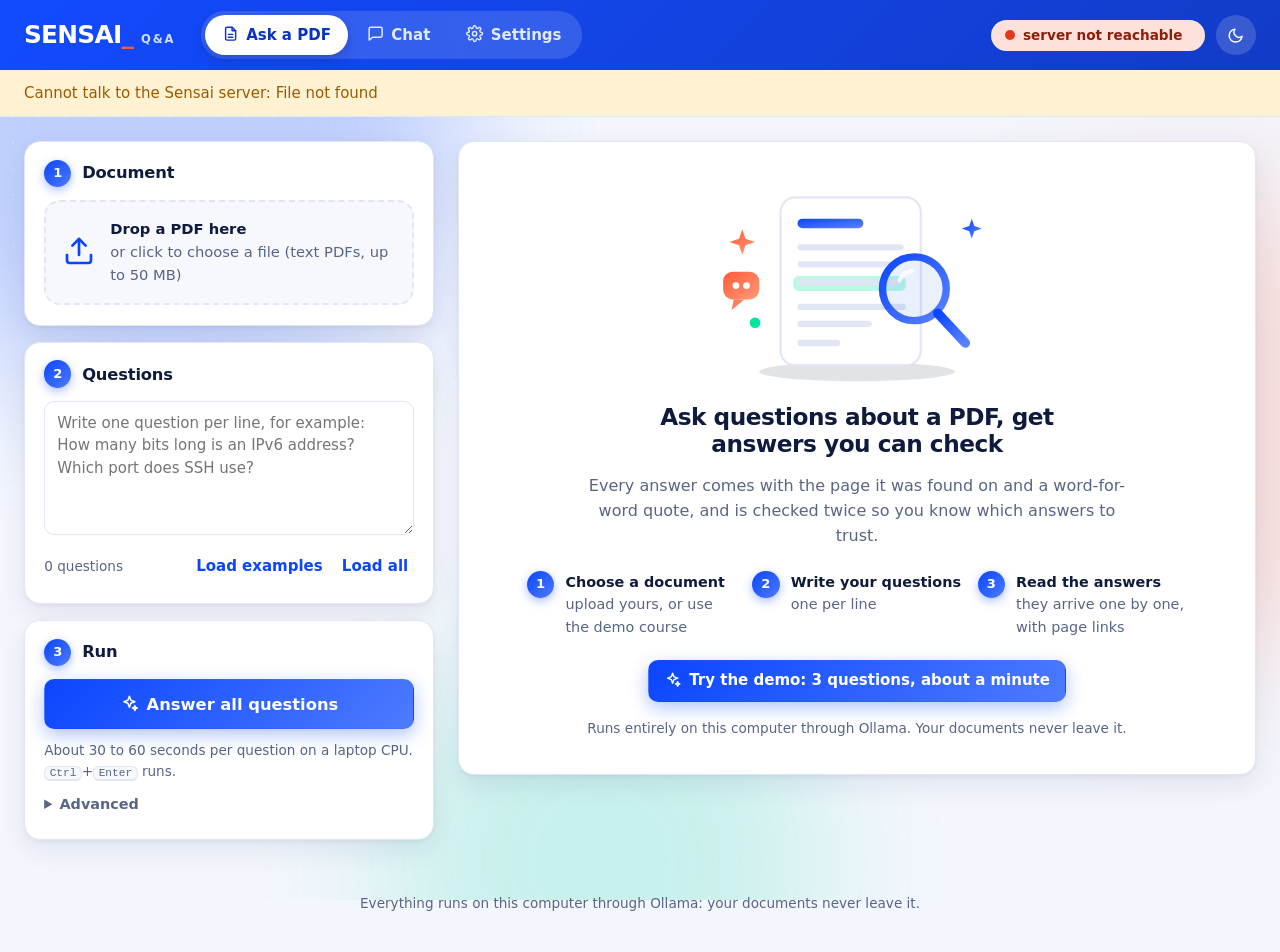
==== WEB-UI/index.html @ 6201a8a4 "feat(web-ui): add X1 web interface over the CLI backend" ====
<!doctype html>
<html lang="en">
<head>
<meta charset="utf-8">
<meta name="viewport" content="width=device-width, initial-scale=1, viewport-fit=cover">
<meta name="color-scheme" content="light dark">
<meta name="description" content="Ask questions about a PDF and get sourced answers, locally.">
<title>SENSAI Q&amp;A</title>
<link rel="icon" href="data:image/svg+xml,%3Csvg xmlns='http://www.w3.org/2000/svg' viewBox='0 0 64 64'%3E%3Crect width='64' height='64' rx='14' fill='%230b45ff'/%3E%3Ctext x='32' y='45' font-family='Arial' font-weight='800' font-size='38' text-anchor='middle' fill='white'%3ES%3C/text%3E%3Crect x='40' y='47' width='14' height='5' fill='%23ff5b37'/%3E%3C/svg%3E">
<link rel="stylesheet" href="static/style.css">
<script>try{var t=localStorage.getItem("sensai-theme");if(t==="light"||t==="dark")document.documentElement.setAttribute("data-theme",t);}catch(e){}</script>
</head>
<body>
<a class="skip" href="#main">Skip to the content</a>
<div class="bg" aria-hidden="true"><i class="blob b1"></i><i class="blob b2"></i><i class="blob b3"></i><div class="dots"></div></div>

<header class="top" id="top">
  <div class="brand" aria-label="Sensai Q and A"><span class="logo">SENSAI<span class="us">_</span></span><span class="tag">Q&amp;A</span></div>
  <nav class="tabs" id="tabs" role="tablist" aria-label="Sections">
    <span class="tab-indicator" id="tab-indicator" aria-hidden="true"></span>
    <button class="tab-btn active" role="tab" data-tab="qa" aria-selected="true"><span data-icon="file"></span><span class="lbl">Ask a PDF</span></button>
    <button class="tab-btn" role="tab" data-tab="chat" aria-selected="false"><span data-icon="chat"></span><span class="lbl">Chat</span></button>
    <button class="tab-btn" role="tab" data-tab="settings" aria-selected="false"><span data-icon="gear"></span><span class="lbl">Settings</span></button>
  </nav>
  <div class="top-right">
    <div id="status-pill" class="pill pill-wait" role="status" aria-live="polite"><span class="dot"></span><span id="status-text">checking Ollama...</span><span id="status-detail" class="detail"></span></div>
    <button id="theme" class="theme-btn" type="button" aria-label="Switch between light and dark theme" title="Switch theme"><span data-icon="moon" class="ico-moon"></span><span data-icon="sun" class="ico-sun"></span></button>
  </div>
</header>

<div id="banner" class="banner" role="alert" hidden></div>

<!-- Shown only when this file is opened directly from disk instead of through the server -->
<section id="needs-server" class="needs-server" hidden>
  <div class="needs-card">
    <h1>This page needs its server</h1>
    <p>You opened the file directly. The interface talks to a small local server that runs the same code as the command line, so start it first:</p>
    <pre>python WEB-UI/server.py</pre>
    <p>then open <a href="http://127.0.0.1:8000">http://127.0.0.1:8000</a> in your browser.</p>
    <p class="muted">Ollama must be running too (<code>ollama serve</code>). Everything stays on this computer.</p>
  </div>
</section>

<main id="main">
  <h1 class="sr-only">Sensai Q and A: ask questions about a PDF and get sourced answers</h1>

  <!-- ============ ASK A PDF ============ -->
  <section id="tab-qa" class="tab active" role="tabpanel" aria-label="Ask a PDF">
    <aside class="setup">
      <div class="card section rise" style="--i:1">
        <h2><span class="step">1</span>Document</h2>
        <div id="dropzone" class="dropzone" tabindex="0" role="button" aria-label="Choose or drop a PDF file">
          <span data-icon="upload" class="dz-icon"></span>
          <div><strong>Drop a PDF here</strong><br><span class="muted">or click to choose a file (text PDFs, up to 50 MB)</span></div>
          <input type="file" id="upload" accept="application/pdf,.pdf" hidden>
        </div>
        <div id="doc-card" class="doc-card" hidden>
          <span data-icon="file" class="doc-icon"></span>
          <div class="doc-main">
            <select id="doc-select" aria-label="Document"></select>
            <div id="doc-info" class="doc-meta"></div>
          </div>
        </div>
      </div>

      <div class="card section rise" style="--i:2">
        <h2><span class="step">2</span>Questions</h2>
        <textarea id="questions" rows="5" spellcheck="false" aria-label="Questions, one per line" aria-describedby="q-count"
                  placeholder="Write one question per line, for example:&#10;How many bits long is an IPv6 address?&#10;Which port does SSH use?"></textarea>
        <div class="row between">
          <span id="q-count" class="muted small" aria-live="polite">0 questions</span>
          <span class="links"><button id="load-example" type="button" class="link">Load examples</button><button id="load-all" type="button" class="link">Load all</button></span>
        </div>
      </div>

      <div class="card section rise" style="--i:3">
        <h2><span class="step">3</span>Run</h2>
        <button id="run" class="primary big" type="button"><span data-icon="sparkles"></span>Answer all questions</button>
        <p class="muted small hint">About 30 to 60 seconds per question on a laptop CPU. <kbd>Ctrl</kbd>+<kbd>Enter</kbd> runs.</p>
        <details class="adv">
          <summary>Advanced</summary>
          <label class="check"><input type="checkbox" id="force"> Rebuild the index (after changing chunk settings)</label>
        </details>
        <div id="notice" class="notice" role="alert" hidden></div>
      </div>
    </aside>

    <section class="results" aria-label="Results" aria-live="polite">
      <!-- empty state -->
      <div id="empty" class="card empty rise" style="--i:2">
        <svg class="hero-art" viewBox="0 0 320 200" role="img" aria-label="A document being read by a magnifying glass">
          <defs>
            <linearGradient id="g1" x1="0" y1="0" x2="1" y2="1"><stop offset="0" stop-color="#0b45ff"/><stop offset="1" stop-color="#5b83ff"/></linearGradient>
            <linearGradient id="g2" x1="0" y1="0" x2="1" y2="1"><stop offset="0" stop-color="#ff5b37"/><stop offset="1" stop-color="#ff9a7a"/></linearGradient>
          </defs>
          <ellipse class="shadow" cx="160" cy="186" rx="92" ry="9" fill="currentColor" opacity=".12"/>
          <g class="float-a">
            <rect x="88" y="22" width="132" height="158" rx="14" fill="var(--surface)" stroke="var(--line)" stroke-width="2"/>
            <rect x="104" y="42" width="62" height="9" rx="4.5" fill="url(#g1)"/>
            <rect x="104" y="66" width="100" height="6" rx="3" fill="var(--line)"/><rect x="104" y="82" width="92" height="6" rx="3" fill="var(--line)"/>
            <rect class="hl" x="100" y="96" width="106" height="14" rx="5" fill="#00e5a0" opacity=".28"/>
            <rect x="104" y="99" width="96" height="6" rx="3" fill="var(--line)"/>
            <rect x="104" y="122" width="102" height="6" rx="3" fill="var(--line)"/><rect x="104" y="138" width="70" height="6" rx="3" fill="var(--line)"/>
            <rect x="104" y="156" width="40" height="6" rx="3" fill="var(--line)"/>
          </g>
          <g class="lens">
            <circle cx="214" cy="108" r="30" fill="rgba(11,69,255,.08)" stroke="url(#g1)" stroke-width="7"/>
            <path d="M236 131l26 28" stroke="url(#g1)" stroke-width="9" stroke-linecap="round"/>
            <path d="M200 100a16 16 0 0 1 12-9" stroke="#fff" stroke-width="4" stroke-linecap="round" fill="none" opacity=".8"/>
          </g>
          <g class="spark s1"><path d="M52 52l3 9 9 3-9 3-3 9-3-9-9-3 9-3z" fill="url(#g2)"/></g>
          <g class="spark s2"><path d="M268 42l2.4 7 7 2.4-7 2.4-2.4 7-2.4-7-7-2.4 7-2.4z" fill="url(#g1)"/></g>
          <g class="spark s3"><circle cx="64" cy="140" r="5" fill="#00e5a0"/></g>
          <g class="quote q1"><rect x="34" y="92" width="34" height="26" rx="9" fill="url(#g2)"/><path d="M44 118l-2 10 12-10z" fill="#ff7d5c"/><circle cx="46" cy="105" r="3.2" fill="#fff"/><circle cx="56" cy="105" r="3.2" fill="#fff"/></g>
        </svg>
        <h2>Ask questions about a PDF, get answers you can check</h2>
        <p class="muted lead">Every answer comes with the page it was found on and a word-for-word quote, and is checked twice so you know which answers to trust.</p>
        <ol class="how">
          <li><span class="step">1</span><div><strong>Choose a document</strong><br><span class="muted">upload yours, or use the demo course</span></div></li>
          <li><span class="step">2</span><div><strong>Write your questions</strong><br><span class="muted">one per line</span></div></li>
          <li><span class="step">3</span><div><strong>Read the answers</strong><br><span class="muted">they arrive one by one, with page links</span></div></li>
        </ol>
        <button id="try-demo" class="primary attn" type="button"><span data-icon="sparkles"></span>Try the demo: 3 questions, about a minute</button>
        <p class="muted small">Runs entirely on this computer through Ollama. Your documents never leave it.</p>
      </div>

      <!-- live progress -->
      <div id="progress" class="card progress" hidden>
        <div class="progress-top">
          <span class="spinner" aria-hidden="true"></span>
          <span class="done-ico" aria-hidden="true"></span>
          <strong id="progress-text">Starting...</strong>
          <span id="elapsed" class="muted small" aria-hidden="true"></span>
          <button id="stop" type="button" class="danger" hidden><span data-icon="stop"></span>Stop</button>
        </div>
        <div class="bar" role="progressbar" aria-label="Run progress" aria-valuemin="0" aria-valuemax="100" aria-valuenow="0"><div id="bar-fill"></div></div>
        <div id="burst" class="burst" aria-hidden="true"></div>
      </div>

      <!-- summary tiles -->
      <div id="summary-panel" class="summary-panel" hidden>
        <div id="tiles" class="tiles"></div>
        <details class="raw"><summary>Full run summary</summary><pre id="summary"></pre></details>
      </div>

      <div id="cards"></div>

      <details id="file-preview" class="card file-preview" hidden>
        <summary><span data-icon="file"></span>answers.md
          <span class="spacer"></span>
          <button id="copy-md" type="button" class="small-btn"><span data-icon="copy"></span>Copy</button>
          <a id="download" class="small-btn" href="#"><span data-icon="download"></span>Download</a>
        </summary>
        <pre id="answers-md"></pre>
      </details>
    </section>
  </section>

  <!-- ============ CHAT ============ -->
  <section id="tab-chat" class="tab" role="tabpanel" aria-label="Chat" hidden>
    <div class="chat-wrap card">
      <div class="chat-head">
        <div><h2>Chat</h2><p class="muted small">A plain conversation with the local model. It does not read your PDF: use <em>Ask a PDF</em> for that.</p></div>
        <button id="chat-new" type="button" class="small-btn"><span data-icon="refresh"></span>New chat</button>
      </div>
      <div class="chat-body" id="chat-body">
        <div id="messages" class="messages" aria-live="polite"></div>
        <div id="chat-empty" class="chat-empty">
          <svg class="hero-art small" viewBox="0 0 240 150" role="img" aria-label="Two chat bubbles">
            <defs><linearGradient id="g3" x1="0" y1="0" x2="1" y2="1"><stop offset="0" stop-color="#0b45ff"/><stop offset="1" stop-color="#5b83ff"/></linearGradient></defs>
            <g class="float-a"><rect x="20" y="18" width="130" height="52" rx="18" fill="var(--surface)" stroke="var(--line)" stroke-width="2"/><path d="M48 70l-6 18 24-18z" fill="var(--surface)" stroke="var(--line)" stroke-width="2" stroke-linejoin="round"/>
              <rect x="36" y="34" width="70" height="7" rx="3.5" fill="var(--line)"/><rect x="36" y="48" width="44" height="7" rx="3.5" fill="var(--line)"/></g>
            <g class="float-b"><rect x="92" y="78" width="130" height="52" rx="18" fill="url(#g3)"/><path d="M196 130l6 16-22-16z" fill="#4f78ff"/>
              <circle class="td d1" cx="132" cy="104" r="5" fill="#fff"/><circle class="td d2" cx="152" cy="104" r="5" fill="#fff"/><circle class="td d3" cx="172" cy="104" r="5" fill="#fff"/></g>
          </svg>
          <h3>Say hello to your local model</h3>
          <p class="muted small">Pick a starter or write your own message.</p>
          <div class="chips" id="chips"></div>
        </div>
      </div>
      <div class="composer-wrap">
        <div class="meter" id="meter" title="How much of the model's context window this conversation uses">
          <span class="muted small" id="meter-label">Context window</span>
          <div class="bar slim" role="progressbar" aria-label="Context window used" aria-valuemin="0" aria-valuemax="100" aria-valuenow="0"><div id="meter-fill"></div></div>
          <span id="meter-text" class="small">nothing sent yet</span>
        </div>
        <div class="composer">
          <textarea id="chat-input" rows="1" placeholder="Message the model (Enter to send, Shift+Enter for a new line)" aria-label="Message"></textarea>
          <button id="send" class="primary icon-btn" type="button" aria-label="Send message"><span data-icon="send"></span></button>
          <button id="chat-stop" class="danger icon-btn" type="button" aria-label="Stop the reply" hidden><span data-icon="stop"></span></button>
        </div>
        <p class="muted small note">Token counts include the model's hidden reasoning, so a short reply can use many tokens.</p>
      </div>
    </div>
  </section>

  <!-- ============ SETTINGS ============ -->
  <section id="tab-settings" class="tab" role="tabpanel" aria-label="Settings" hidden>
    <div class="settings-wrap">
      <div class="page-head"><h2>Settings</h2><p class="muted small">These values override <code>config.json</code> for this server session only. The Ollama address cannot be changed from the browser.</p></div>
      <form id="settings-form" autocomplete="off"></form>
      <div class="actions">
        <button id="settings-apply" class="primary" type="button">Apply</button>
        <button id="settings-reset" type="button">Reset to defaults</button>
      </div>
      <div id="settings-msg" class="notice" role="status" hidden></div>
      <datalist id="model-list"></datalist>
    </div>
  </section>
</main>

<!-- PDF page viewer: checking a quote without leaving the page -->
<div id="drawer-backdrop" class="backdrop" hidden></div>
<aside id="drawer" class="drawer" role="dialog" aria-modal="true" aria-labelledby="drawer-title" hidden>
  <header class="drawer-head">
    <strong id="drawer-title">PDF</strong>
    <span class="spacer"></span>
    <a id="drawer-open" class="small-btn" href="#" target="_blank" rel="noopener"><span data-icon="external"></span>Open in a new tab</a>
    <button id="drawer-close" class="small-btn" type="button" aria-label="Close the PDF viewer"><span data-icon="x"></span>Close</button>
  </header>
  <iframe id="drawer-frame" title="PDF viewer"></iframe>
</aside>

<div id="toasts" class="toasts" aria-live="polite"></div>
<footer class="foot muted small">Everything runs on this computer through Ollama: your documents never leave it.</footer>
<script src="static/app.js"></script>
</body>
</html>
---- WEB-UI/static/style.css ----
/* Sensai web UI. Design tokens first; light and dark themes; motion is switched off for people who ask for it. */
:root {
  --blue:#0b45ff; --blue-d:#0833c4; --blue-l:#4d7bff; --blue-soft:#e8eeff; --navy:#08236b; --orange:#ff5b37; --orange-soft:#fff0ec; --cyan:#00c98d;
  --bg:#f3f6fd; --surface:#ffffff; --surface-2:#f6f8fe; --ink:#0f1b3d; --muted:#586584; --line:#e0e6f3;
  --green:#08825a; --green-soft:#dcf6ea; --amber:#9a5b00; --amber-soft:#fff2d3; --red:#c22b2b; --red-soft:#ffe4df;
  --glass:rgba(255,255,255,.72);
  --shadow-s:0 1px 2px rgba(15,27,61,.06), 0 2px 8px rgba(15,27,61,.05);
  --shadow:0 2px 4px rgba(15,27,61,.05), 0 10px 28px rgba(15,27,61,.08);
  --shadow-l:0 12px 40px rgba(8,35,107,.22);
  --radius:16px; --radius-s:10px; --ease:cubic-bezier(.22,.8,.3,1); --spring:cubic-bezier(.34,1.56,.64,1);
  --font:"Inter","Segoe UI",system-ui,-apple-system,Roboto,"Helvetica Neue",Arial,sans-serif;
  --s1:.25rem; --s2:.5rem; --s3:.75rem; --s4:1rem; --s5:1.5rem; --s6:2rem;
}
:root[data-theme="dark"] {
  --blue:#6c8fff; --blue-d:#8aa6ff; --blue-l:#8aa6ff; --blue-soft:#1b2a5e; --navy:#0a1330; --orange-soft:#3a1d16;
  --bg:#080f22; --surface:#111a35; --surface-2:#16213f; --ink:#e9eeff; --muted:#a0aed0; --line:#243158;
  --green:#46e0a0; --green-soft:#0f3a2b; --amber:#ffc65f; --amber-soft:#3a2c0c; --red:#ff8f86; --red-soft:#3d1a18;
  --glass:rgba(17,26,53,.72);
  --shadow-s:0 1px 2px rgba(0,0,0,.4); --shadow:0 2px 4px rgba(0,0,0,.35), 0 10px 28px rgba(0,0,0,.4); --shadow-l:0 12px 40px rgba(0,0,0,.6);
}
@media (prefers-color-scheme: dark) {
  :root:not([data-theme="light"]) {
    --blue:#6c8fff; --blue-d:#8aa6ff; --blue-l:#8aa6ff; --blue-soft:#1b2a5e; --navy:#0a1330; --orange-soft:#3a1d16;
    --bg:#080f22; --surface:#111a35; --surface-2:#16213f; --ink:#e9eeff; --muted:#a0aed0; --line:#243158;
    --green:#46e0a0; --green-soft:#0f3a2b; --amber:#ffc65f; --amber-soft:#3a2c0c; --red:#ff8f86; --red-soft:#3d1a18;
    --glass:rgba(17,26,53,.72);
    --shadow-s:0 1px 2px rgba(0,0,0,.4); --shadow:0 2px 4px rgba(0,0,0,.35), 0 10px 28px rgba(0,0,0,.4); --shadow-l:0 12px 40px rgba(0,0,0,.6);
  }
}
* { box-sizing:border-box; }
html { -webkit-text-size-adjust:100%; scroll-behavior:smooth; }
body { margin:0; background:var(--bg); color:var(--ink); font:15px/1.55 var(--font); min-height:100vh; transition:background .3s,color .3s; -webkit-font-smoothing:antialiased; }
h1, h2, h3, p, ol { margin:0; }
code, pre, kbd { font-family:ui-monospace,SFMono-Regular,Menlo,Consolas,monospace; }
code { background:var(--surface-2); border:1px solid var(--line); border-radius:6px; padding:.05em .35em; font-size:.88em; }
kbd { background:var(--surface-2); border:1px solid var(--line); border-bottom-width:2px; border-radius:6px; padding:0 .4em; font-size:.82em; }
[hidden] { display:none !important; }
.muted { color:var(--muted); } .small { font-size:.85rem; } .spacer { flex:1; }
.sr-only { position:absolute; width:1px; height:1px; overflow:hidden; clip:rect(0 0 0 0); white-space:nowrap; }
.skip { position:absolute; left:-999px; top:0; background:var(--blue); color:#fff; padding:.5rem 1rem; z-index:100; border-radius:0 0 10px 0; }
.skip:focus { left:0; }
svg.icon { width:1.15em; height:1.15em; flex:none; fill:none; stroke:currentColor; stroke-width:2; stroke-linecap:round; stroke-linejoin:round; vertical-align:-.2em; }
:focus-visible { outline:3px solid var(--orange); outline-offset:2px; border-radius:6px; }

/* ---------- animated background ---------- */
.bg { position:fixed; inset:0; z-index:-1; overflow:hidden; pointer-events:none; }
.blob { position:absolute; border-radius:50%; filter:blur(70px); opacity:.32; will-change:transform; }
.b1 { width:46vw; height:46vw; background:#4d7bff; top:-14vw; left:-10vw; animation:drift1 26s ease-in-out infinite alternate; }
.b2 { width:38vw; height:38vw; background:#ff8a6a; top:20vh; right:-12vw; opacity:.22; animation:drift2 32s ease-in-out infinite alternate; }
.b3 { width:34vw; height:34vw; background:#00d9a0; bottom:-14vw; left:30vw; opacity:.18; animation:drift3 29s ease-in-out infinite alternate; }
:root[data-theme="dark"] .blob { opacity:.22; }
@media (prefers-color-scheme: dark) { :root:not([data-theme="light"]) .blob { opacity:.22; } }
.dots { position:absolute; inset:0; background-image:radial-gradient(var(--line) 1.2px, transparent 1.4px); background-size:26px 26px; opacity:.55; mask-image:linear-gradient(to bottom, #000, transparent 85%); -webkit-mask-image:linear-gradient(to bottom, #000, transparent 85%); }

/* ---------- header ---------- */
.top { display:flex; align-items:center; gap:1.2rem; padding:.7rem 1.5rem; background:linear-gradient(135deg,rgba(11,69,255,.96) 0%,rgba(8,51,196,.96) 100%); color:#fff; position:sticky; top:0; z-index:30; flex-wrap:wrap; transition:box-shadow .3s, padding .3s; animation:slideDown .6s var(--ease) backwards; }
/* No backdrop-filter or transform on the header: they would make it the containing block of the fixed bottom tab bar on phones. */
.top.scrolled { box-shadow:var(--shadow-l); padding-top:.5rem; padding-bottom:.5rem; }
.brand { display:flex; align-items:baseline; gap:.5rem; user-select:none; }
.logo { font-size:1.55rem; font-weight:800; letter-spacing:-.03em; } .logo .us { color:var(--orange); animation:blinkUs 2.4s steps(2,jump-none) infinite; }
.tag { font-size:.72rem; font-weight:700; letter-spacing:.16em; color:#cfdcff; }
.tabs { position:relative; display:flex; gap:.15rem; background:rgba(255,255,255,.14); padding:.25rem; border-radius:999px; margin-left:.4rem; }
.tab-indicator { position:absolute; top:.25rem; bottom:.25rem; left:0; width:0; background:#fff; border-radius:999px; box-shadow:0 4px 14px rgba(0,0,0,.2); transition:transform .4s var(--ease), width .4s var(--ease); z-index:0; }
.tab-btn { position:relative; z-index:1; display:flex; align-items:center; gap:.45rem; background:transparent; border:0; color:#e1e9ff; padding:.5rem 1.05rem; border-radius:999px; font:inherit; font-weight:600; cursor:pointer; transition:color .25s; white-space:nowrap; min-height:40px; }
.tab-btn:hover { color:#fff; } .tab-btn.active { color:var(--blue-d); }
:root[data-theme="dark"] .tab-btn.active { color:#0a1330; }
@media (prefers-color-scheme: dark) { :root:not([data-theme="light"]) .tab-btn.active { color:#0a1330; } }
.top-right { margin-left:auto; display:flex; align-items:center; gap:.7rem; }
.pill { display:flex; align-items:center; gap:.5rem; padding:.32rem .9rem; border-radius:999px; font-size:.85rem; font-weight:600; background:rgba(255,255,255,.18); transition:background .3s,color .3s; }
.pill .dot { width:.62rem; height:.62rem; border-radius:50%; background:#cfd8f5; }
.pill-ok { background:#d7f8e8; color:#064d33; } .pill-ok .dot { background:#0fbf76; animation:ring 2.2s infinite; }
.pill-bad { background:#ffe1db; color:#8c1d0b; } .pill-bad .dot { background:#e5381d; }
.pill-wait .dot { animation:pulse 1.2s infinite; }
.theme-btn { width:2.5rem; height:2.5rem; min-height:0; padding:0; border-radius:50%; background:rgba(255,255,255,.16); border:0; color:#fff; position:relative; overflow:hidden; }
.theme-btn:hover:not(:disabled) { background:rgba(255,255,255,.28); border-color:transparent; }
.theme-btn svg { transition:transform .5s var(--spring), opacity .3s; position:absolute; inset:0; margin:auto; }
.theme-btn .ico-sun svg { transform:translateY(120%) rotate(-90deg); opacity:0; } .theme-btn .ico-moon svg { transform:none; opacity:1; }
:root[data-theme="dark"] .theme-btn .ico-sun svg { transform:none; opacity:1; } :root[data-theme="dark"] .theme-btn .ico-moon svg { transform:translateY(-120%) rotate(90deg); opacity:0; }
@media (prefers-color-scheme: dark) {
  :root:not([data-theme="light"]) .theme-btn .ico-sun svg { transform:none; opacity:1; } :root:not([data-theme="light"]) .theme-btn .ico-moon svg { transform:translateY(-120%) rotate(90deg); opacity:0; }
}
.banner { background:var(--amber-soft); color:var(--amber); padding:.7rem 1.5rem; border-bottom:1px solid var(--line); font-weight:500; animation:fadeUp .4s var(--ease) both; }

/* ---------- layout ---------- */
main { max-width:1280px; margin:0 auto; padding:1.5rem; }
.tab { display:none; } .tab.active { display:block; animation:tabIn .45s var(--ease) both; }
#tab-qa.active { display:grid; grid-template-columns:minmax(330px,410px) 1fr; gap:1.5rem; align-items:start; }
.setup { position:sticky; top:5rem; display:flex; flex-direction:column; gap:1rem; }
.card { background:var(--surface); border:1px solid var(--line); border-radius:var(--radius); box-shadow:var(--shadow); transition:box-shadow .3s, transform .3s, border-color .3s, background .3s; }
.section { padding:1.1rem 1.2rem 1.25rem; } .section:focus-within { border-color:var(--blue); box-shadow:var(--shadow), 0 0 0 3px var(--blue-soft); }
.rise { animation:fadeUp .6s var(--ease) both; animation-delay:calc(var(--i,0) * 90ms); }
h2 { font-size:1.02rem; font-weight:700; display:flex; align-items:center; gap:.65rem; margin-bottom:.85rem; letter-spacing:-.01em; }
.step { display:inline-flex; align-items:center; justify-content:center; width:1.7rem; height:1.7rem; border-radius:50%; background:linear-gradient(135deg,var(--blue),var(--blue-l)); color:#fff; font-size:.82rem; font-weight:800; flex:none; box-shadow:0 3px 10px rgba(11,69,255,.35); }
.row { display:flex; gap:.6rem; align-items:center; flex-wrap:wrap; } .row.between { justify-content:space-between; margin-top:.55rem; }
.links { display:flex; gap:.5rem; }

/* ---------- controls ---------- */
button { font:inherit; font-weight:600; cursor:pointer; border-radius:var(--radius-s); border:1px solid var(--line); background:var(--surface); color:var(--ink); padding:.5rem .95rem; min-height:40px; display:inline-flex; align-items:center; justify-content:center; gap:.5rem; transition:background .2s,border-color .2s,transform .15s var(--spring),box-shadow .2s,color .2s; position:relative; overflow:hidden; }
button:hover:not(:disabled) { background:var(--surface-2); border-color:var(--blue); transform:translateY(-1px); box-shadow:var(--shadow-s); }
button:active:not(:disabled) { transform:translateY(0) scale(.97); }
button:disabled { opacity:.45; cursor:not-allowed; }
button.primary { background:linear-gradient(135deg,var(--blue) 0%,var(--blue-l) 100%); border-color:transparent; color:#fff; box-shadow:0 6px 18px rgba(11,69,255,.32); }
:root[data-theme="dark"] button.primary { color:#08102a; } @media (prefers-color-scheme: dark) { :root:not([data-theme="light"]) button.primary { color:#08102a; } }
button.primary:hover:not(:disabled) { background:linear-gradient(135deg,var(--blue-d) 0%,var(--blue) 100%); border-color:transparent; box-shadow:0 10px 26px rgba(11,69,255,.42); }
button.primary::after { content:""; position:absolute; inset:0; background:linear-gradient(110deg,transparent 30%,rgba(255,255,255,.4) 50%,transparent 70%); transform:translateX(-120%); transition:transform .7s var(--ease); }
button.primary:hover:not(:disabled)::after { transform:translateX(120%); }
button.big { width:100%; min-height:50px; font-size:1.02rem; }
button.danger { color:var(--red); border-color:var(--red); background:transparent; } button.danger:hover:not(:disabled) { background:var(--red-soft); border-color:var(--red); }
button.link { border:0; background:none; color:var(--blue); padding:.2rem .35rem; min-height:32px; box-shadow:none !important; } button.link:hover:not(:disabled) { background:none; text-decoration:underline; transform:none; }
.small-btn { padding:.3rem .75rem; min-height:34px; font-size:.85rem; text-decoration:none; color:var(--ink); border:1px solid var(--line); border-radius:var(--radius-s); background:var(--surface); display:inline-flex; align-items:center; gap:.4rem; font-weight:600; transition:background .2s,border-color .2s,transform .15s var(--spring); }
.small-btn:hover { background:var(--surface-2); border-color:var(--blue); transform:translateY(-1px); }
.icon-btn { width:2.9rem; height:2.9rem; min-height:0; padding:0; border-radius:50%; flex:none; }
.attn { animation:glow 2.4s infinite; }
select, textarea, input[type=text], input[type=number] { width:100%; font:inherit; color:var(--ink); background:var(--surface); border:1px solid var(--line); border-radius:var(--radius-s); padding:.6rem .75rem; transition:border-color .2s, box-shadow .2s; }
textarea { resize:vertical; line-height:1.5; }
textarea:focus, select:focus, input:focus { border-color:var(--blue); outline:none; box-shadow:0 0 0 3px var(--blue-soft); }
.check { display:flex; gap:.55rem; align-items:flex-start; font-size:.9rem; margin-top:.55rem; }
.check input { margin-top:.2rem; width:1.05rem; height:1.05rem; accent-color:var(--blue); }
.hint { margin:.65rem 0 .2rem; }
.adv { margin-top:.5rem; font-size:.9rem; } .adv summary { cursor:pointer; color:var(--muted); font-weight:600; padding:.2rem 0; }
.notice { margin-top:.85rem; padding:.7rem .9rem; border-radius:var(--radius-s); background:var(--red-soft); color:var(--red); font-size:.92rem; animation:fadeUp .35s var(--ease) both; }
.notice.info { background:var(--green-soft); color:var(--green); }

/* ---------- document ---------- */
.dropzone { display:flex; gap:.95rem; align-items:center; padding:1rem 1.05rem; border:2px dashed var(--line); border-radius:var(--radius); background:var(--surface-2); cursor:pointer; transition:border-color .2s,background .2s,transform .25s var(--spring); font-size:.92rem; }
.dropzone:hover { border-color:var(--blue); background:var(--blue-soft); }
.dropzone.over { border-color:var(--blue); background:var(--blue-soft); transform:scale(1.02); }
.dz-icon svg { width:2rem; height:2rem; color:var(--blue); transition:transform .3s var(--spring); } .dropzone:hover .dz-icon svg, .dropzone.over .dz-icon svg { transform:translateY(-3px); }
.doc-card { display:flex; gap:.85rem; align-items:flex-start; margin-top:.8rem; padding:.8rem .9rem; border:1px solid var(--line); border-radius:var(--radius); background:var(--surface-2); animation:fadeUp .5s var(--ease) both; }
.doc-icon svg { width:1.8rem; height:1.8rem; color:var(--orange); margin-top:.15rem; }
.doc-main { flex:1; min-width:0; } .doc-main select { font-weight:600; padding:.4rem .55rem; }
.doc-meta { display:flex; flex-wrap:wrap; gap:.4rem; margin-top:.55rem; }
.chip { font-size:.76rem; font-weight:700; padding:.14rem .62rem; border-radius:999px; background:var(--blue-soft); color:var(--blue); }
.chip.green { background:var(--green-soft); color:var(--green); } .chip.grey { background:var(--surface); border:1px solid var(--line); color:var(--muted); }

/* ---------- empty state and illustrations ---------- */
.empty { padding:2rem 2rem 2.2rem; text-align:center; display:flex; flex-direction:column; align-items:center; gap:1rem; }
.empty h2 { justify-content:center; font-size:1.45rem; margin:0; line-height:1.2; max-width:26ch; letter-spacing:-.02em; }
.empty .lead { max-width:54ch; font-size:1rem; }
.hero-art { width:min(340px,100%); height:auto; color:var(--ink); } .hero-art.small { width:min(220px,100%); }
.float-a { animation:floaty 5s ease-in-out infinite; } .float-b { animation:floaty 6s ease-in-out -2s infinite; }
.lens { animation:scan 6s ease-in-out infinite; transform-origin:214px 108px; transform-box:view-box; } .hl { animation:glowbar 6s ease-in-out infinite; }
.spark { transform-box:fill-box; transform-origin:center; animation:twinkle 3.2s ease-in-out infinite; } .s2 { animation-delay:-1.1s; } .s3 { animation-delay:-2s; }
.quote { animation:floaty 4s ease-in-out -1s infinite; }
.td { animation:dots 1.4s infinite; } .d2 { animation-delay:.2s; } .d3 { animation-delay:.4s; }
.how { list-style:none; margin:.4rem 0; padding:0; display:grid; grid-template-columns:repeat(3,1fr); gap:1rem; text-align:left; width:100%; max-width:660px; }
.how li { display:flex; gap:.7rem; align-items:flex-start; font-size:.9rem; }

/* ---------- progress, summary ---------- */
.progress { padding:.95rem 1.15rem 1.05rem; margin-bottom:1rem; position:sticky; top:4.6rem; z-index:6; overflow:hidden; }
.progress-top { display:flex; align-items:center; gap:.75rem; margin-bottom:.7rem; min-height:2rem; }
.progress-top strong { flex:1; }
.bar { height:.65rem; background:var(--blue-soft); border-radius:999px; overflow:hidden; } .bar.slim { height:.42rem; flex:1; max-width:280px; }
.bar > div { height:100%; width:0; background:linear-gradient(90deg,var(--blue),var(--blue-l)); border-radius:999px; transition:width .6s var(--ease), background .4s; }
.progress:not(.done) .bar > div { background-image:repeating-linear-gradient(115deg,rgba(255,255,255,.28) 0 12px,transparent 12px 24px), linear-gradient(90deg,var(--blue),var(--blue-l)); background-size:34px 100%, 100% 100%; animation:stripes 1s linear infinite; }
.progress.done .bar > div { background:linear-gradient(90deg,var(--cyan),#35e0ae); }
.bar > div.warn { background:linear-gradient(90deg,#e6a100,#ffc247); } .bar > div.danger { background:linear-gradient(90deg,var(--red),#ff7a72); }
.spinner { width:1.2rem; height:1.2rem; border:3px solid var(--blue-soft); border-top-color:var(--blue); border-radius:50%; animation:spin .8s linear infinite; flex:none; }
.done-ico { display:none; width:1.6rem; height:1.6rem; flex:none; }
.progress.done .spinner { display:none; } .progress.done .done-ico { display:block; }
.done-ico svg { width:1.6rem; height:1.6rem; } .done-ico circle { stroke:var(--cyan); stroke-width:2.2; fill:none; stroke-dasharray:63; stroke-dashoffset:63; animation:draw .6s .05s var(--ease) forwards; transform-origin:center; }
.done-ico path { stroke:var(--cyan); stroke-width:2.6; fill:none; stroke-linecap:round; stroke-linejoin:round; stroke-dasharray:18; stroke-dashoffset:18; animation:draw .4s .45s var(--ease) forwards; }
.progress.stopped .done-ico circle, .progress.stopped .done-ico path { stroke:var(--amber); }
.summary-panel { margin-bottom:1rem; animation:fadeUp .5s var(--ease) both; }
.tiles { display:grid; grid-template-columns:repeat(4,1fr); gap:.85rem; }
.tile { text-align:left; background:var(--surface); border:1px solid var(--line); border-radius:var(--radius); padding:.9rem 1.05rem; box-shadow:var(--shadow); display:block; font-weight:500; min-height:0; animation:fadeUp .5s var(--ease) both; animation-delay:calc(var(--i,0) * 80ms); }
.tile b { display:block; font-size:1.85rem; line-height:1.1; letter-spacing:-.03em; font-variant-numeric:tabular-nums; }
.tile span { font-size:.82rem; color:var(--muted); font-weight:500; }
.tile.good b { color:var(--green); } .tile.warn b { color:var(--orange); }
button.tile:hover:not(:disabled) { transform:translateY(-3px); box-shadow:var(--shadow-l); border-color:var(--blue); }
.tile.active { border-color:var(--orange); box-shadow:0 0 0 3px var(--orange-soft), var(--shadow); }
.raw { margin-top:.75rem; font-size:.88rem; } .raw summary { cursor:pointer; color:var(--muted); font-weight:600; }
.raw pre { background:var(--navy); color:#e8f0ff; padding:1rem; border-radius:var(--radius-s); white-space:pre-wrap; overflow:auto; }
.burst { position:absolute; right:2.2rem; top:1.6rem; width:0; height:0; pointer-events:none; }
.burst i { position:absolute; width:.55rem; height:.55rem; border-radius:50%; left:-.27rem; top:-.27rem; background:var(--c); opacity:0; animation:burst .95s var(--ease) forwards; }

/* ---------- answer cards ---------- */
.qcard { background:var(--surface); border:1px solid var(--line); border-radius:var(--radius); box-shadow:var(--shadow); margin-bottom:1rem; overflow:hidden; border-left:5px solid var(--line); transition:border-color .4s, box-shadow .3s, opacity .3s, transform .3s; animation:cardIn .55s var(--ease) both; }
.qcard:hover { box-shadow:var(--shadow-l); }
.qcard.running { border-left-color:var(--blue); } .qcard.done { border-left-color:var(--cyan); } .qcard.review { border-left-color:var(--orange); }
.qcard.notin { border-left-color:#8fa0c6; } .qcard.failed { border-left-color:var(--red); }
.qcard.filtered-out { display:none; }
.qhead { display:flex; gap:.8rem; align-items:flex-start; padding:1rem 1.15rem .4rem; }
.qnum { font-weight:800; color:var(--blue); background:var(--blue-soft); border-radius:9px; padding:.12rem .6rem; font-size:.85rem; margin-top:.15rem; }
.qtext { flex:1; font-weight:700; font-size:1.04rem; line-height:1.35; letter-spacing:-.01em; }
.qedit { padding:.2rem 1.15rem .7rem; animation:fadeUp .3s var(--ease) both; } .qedit .row { margin-top:.55rem; }
.qbody { padding:.25rem 1.15rem 1.05rem; }
.ans { display:flex; gap:.75rem; align-items:flex-start; font-size:1.06rem; margin:.3rem 0 .8rem; white-space:pre-wrap; max-width:72ch; }
.status-ico { width:2rem; height:2rem; border-radius:50%; display:flex; align-items:center; justify-content:center; flex:none; margin-top:-.1rem; animation:pop .5s .1s var(--spring) both; }
.qcard.done .status-ico { background:var(--green-soft); color:var(--green); } .qcard.review .status-ico { background:var(--orange-soft); color:var(--orange); }
.qcard.notin .status-ico { background:var(--surface-2); color:var(--muted); } .qcard.failed .status-ico { background:var(--red-soft); color:var(--red); }
.status-ico svg path { stroke-dasharray:40; stroke-dashoffset:40; animation:draw .5s .25s var(--ease) forwards; }
.ans.refusal { color:var(--muted); font-style:italic; }
.source { background:var(--surface-2); border:1px solid var(--line); border-radius:var(--radius-s); padding:.75rem 1rem; margin:.4rem 0 .85rem; }
.source .label { display:flex; align-items:center; justify-content:space-between; gap:.6rem; font-size:.74rem; font-weight:700; letter-spacing:.07em; text-transform:uppercase; color:var(--muted); margin-bottom:.4rem; }
.source blockquote { margin:0; border-left:3px solid var(--cyan); padding-left:.85rem; font-size:.96rem; white-space:pre-wrap; max-width:76ch; }
a.page-link { display:inline-flex; align-items:center; gap:.4rem; background:var(--blue); color:#fff; padding:.25rem .75rem; border-radius:999px; font-size:.82rem; font-weight:700; text-decoration:none; text-transform:none; letter-spacing:0; transition:transform .15s var(--spring), background .2s; cursor:pointer; }
:root[data-theme="dark"] a.page-link { color:#08102a; } @media (prefers-color-scheme: dark) { :root:not([data-theme="light"]) a.page-link { color:#08102a; } }
a.page-link:hover { background:var(--blue-d); transform:translateY(-1px); }
.checks { display:flex; flex-wrap:wrap; gap:.5rem; align-items:center; }
.badge { display:inline-flex; align-items:center; gap:.38rem; padding:.2rem .7rem; border-radius:999px; font-size:.8rem; font-weight:700; cursor:help; }
.badge.ok { background:var(--green-soft); color:var(--green); } .badge.mid { background:var(--amber-soft); color:var(--amber); }
.badge.bad { background:var(--red-soft); color:var(--red); } .badge.neutral { background:var(--surface-2); color:var(--muted); border:1px solid var(--line); }
.callout { display:flex; gap:.65rem; align-items:flex-start; background:var(--orange-soft); border:1px solid var(--orange); border-radius:var(--radius-s); padding:.65rem .85rem; margin-top:.85rem; font-size:.9rem; animation:fadeUp .4s .2s var(--ease) both; }
.callout svg { color:var(--orange); margin-top:.15rem; }
.card-actions { display:flex; gap:.5rem; margin-top:.8rem; flex-wrap:wrap; }
.why { margin-top:.75rem; font-size:.88rem; color:var(--muted); } .why summary { cursor:pointer; font-weight:600; padding:.2rem 0; } .why p { margin-top:.4rem; }
.skeleton { display:flex; flex-direction:column; gap:.65rem; padding:.35rem 0; }
.skeleton i { display:block; height:.9rem; border-radius:7px; background:linear-gradient(90deg,var(--surface-2) 25%,var(--line) 50%,var(--surface-2) 75%); background-size:200% 100%; animation:shimmer 1.4s infinite; }
.skeleton i:nth-child(1) { width:80%; } .skeleton i:nth-child(2) { width:95%; } .skeleton i:nth-child(3) { width:55%; }
.file-preview { margin-top:1rem; padding:.2rem 1.15rem; }
.file-preview summary { display:flex; align-items:center; gap:.6rem; cursor:pointer; padding:.85rem 0; font-weight:700; list-style:none; } .file-preview summary::-webkit-details-marker { display:none; }
.file-preview pre { white-space:pre-wrap; max-height:420px; overflow:auto; background:var(--surface-2); padding:.95rem; border-radius:var(--radius-s); margin:0 0 1rem; font-size:.85rem; }

/* ---------- chat ---------- */
.chat-wrap { max-width:860px; margin:0 auto; height:calc(100dvh - 8.4rem); min-height:460px; display:flex; flex-direction:column; padding:1.1rem 1.25rem .9rem; }
.chat-head { display:flex; justify-content:space-between; align-items:flex-start; gap:1rem; margin-bottom:.8rem; }
.chat-head h2 { margin-bottom:.15rem; font-size:1.25rem; }
.chat-body { flex:1; min-height:0; overflow-y:auto; display:flex; flex-direction:column; padding:.2rem .2rem 1rem; scroll-behavior:smooth; }
.messages { display:flex; flex-direction:column; gap:1.1rem; }
.msg { display:flex; gap:.7rem; align-items:flex-start; max-width:94%; animation:msgIn .4s var(--ease) both; }
.msg.user { align-self:flex-end; flex-direction:row-reverse; animation-name:msgInR; }
.avatar { width:2.15rem; height:2.15rem; border-radius:50%; flex:none; display:flex; align-items:center; justify-content:center; font-weight:800; font-size:.78rem; background:linear-gradient(135deg,var(--blue),var(--blue-l)); color:#fff; box-shadow:0 3px 10px rgba(11,69,255,.3); }
:root[data-theme="dark"] .avatar { color:#08102a; } @media (prefers-color-scheme: dark) { :root:not([data-theme="light"]) .avatar { color:#08102a; } }
.msg.user .avatar { background:var(--navy); color:#fff; } .msg.err .avatar { background:var(--red); color:#fff; }
.bubble { padding:.7rem 1rem; border-radius:20px; background:var(--surface-2); border:1px solid var(--line); min-width:3rem; overflow-wrap:anywhere; }
.msg.user .bubble { background:linear-gradient(135deg,var(--blue),var(--blue-l)); color:#fff; border-color:transparent; border-bottom-right-radius:6px; white-space:pre-wrap; }
:root[data-theme="dark"] .msg.user .bubble { color:#08102a; } @media (prefers-color-scheme: dark) { :root:not([data-theme="light"]) .msg.user .bubble { color:#08102a; } }
.msg.bot .bubble { border-top-left-radius:6px; }
.msg.err .bubble { background:var(--red-soft); color:var(--red); border-color:var(--red); }
.think { color:var(--muted); font-style:italic; }
.caret::after { content:""; display:inline-block; width:.5rem; height:1.05em; margin-left:.15rem; background:var(--blue); vertical-align:-.15em; border-radius:2px; animation:blink 1s steps(2,jump-none) infinite; }
.typing { display:inline-flex; gap:.3rem; padding:.3rem 0; } .typing i { width:.5rem; height:.5rem; border-radius:50%; background:var(--muted); animation:bounce 1.1s infinite; } .typing i:nth-child(2) { animation-delay:.15s; } .typing i:nth-child(3) { animation-delay:.3s; }
.md > *:first-child { margin-top:0; } .md > *:last-child { margin-bottom:0; }
.md p { margin:.5rem 0; } .md h1, .md h2, .md h3, .md h4 { display:block; font-size:1.02em; margin:.9rem 0 .3rem; } .md h1 { font-size:1.2em; } .md h2 { font-size:1.12em; }
.md ul, .md ol { margin:.4rem 0 .5rem; padding-left:1.35rem; } .md li { margin:.15rem 0; }
.md pre { background:var(--navy); color:#e8f0ff; padding:.8rem 1rem; border-radius:var(--radius-s); overflow:auto; font-size:.86rem; margin:.6rem 0; }
.md pre code { background:none; border:0; padding:0; color:inherit; }
.md table { border-collapse:collapse; margin:.6rem 0; display:block; overflow-x:auto; max-width:100%; font-size:.92rem; }
.md th, .md td { border:1px solid var(--line); padding:.35rem .65rem; text-align:left; vertical-align:top; } .md th { background:var(--surface); font-weight:700; }
.md blockquote { margin:.5rem 0; padding-left:.8rem; border-left:3px solid var(--line); color:var(--muted); } .md hr { border:0; border-top:1px solid var(--line); margin:.8rem 0; }
.chat-empty { margin:auto; text-align:center; padding:1rem; display:flex; flex-direction:column; align-items:center; gap:.7rem; } .chat-empty h3 { font-size:1.2rem; letter-spacing:-.01em; }
.chips { display:flex; flex-wrap:wrap; gap:.6rem; justify-content:center; max-width:560px; margin-top:.3rem; }
.chips button { border-radius:999px; font-weight:500; background:var(--surface); text-align:left; }
.composer-wrap { padding-top:.7rem; border-top:1px solid var(--line); }
.meter { display:flex; align-items:center; gap:.8rem; margin-bottom:.65rem; }
.composer { display:flex; gap:.55rem; align-items:flex-end; background:var(--surface-2); border:1px solid var(--line); border-radius:26px; padding:.4rem .45rem .4rem 1.1rem; transition:border-color .2s, box-shadow .2s; }
.composer:focus-within { border-color:var(--blue); box-shadow:0 0 0 3px var(--blue-soft); }
.composer textarea { border:0; background:transparent; resize:none; padding:.6rem 0; max-height:9rem; box-shadow:none !important; } .composer textarea:focus { outline:none; box-shadow:none; }
#send:hover:not(:disabled) svg { transform:translate(2px,-2px) rotate(8deg); } #send svg { transition:transform .25s var(--spring); }
.note { margin:.5rem 0 0; text-align:center; }

/* ---------- settings ---------- */
.settings-wrap { max-width:820px; margin:0 auto; } .page-head { margin-bottom:1rem; } .page-head h2 { font-size:1.35rem; margin-bottom:.2rem; }
.group { padding:1.15rem 1.3rem; margin-bottom:1rem; animation:fadeUp .5s var(--ease) both; } .group:nth-child(2) { animation-delay:.08s; } .group:nth-child(3) { animation-delay:.16s; }
.group h3 { font-size:1rem; margin-bottom:.4rem; display:flex; align-items:center; gap:.5rem; }
.field { display:grid; grid-template-columns:1fr minmax(170px,230px); gap:.4rem 1.3rem; align-items:center; padding:.7rem 0; border-top:1px solid var(--line); } .field:first-of-type { border-top:0; }
.field label { font-weight:600; display:block; } .field .help { color:var(--muted); font-size:.84rem; }
.actions { display:flex; gap:.7rem; margin:1.1rem 0; }

/* ---------- PDF drawer ---------- */
.backdrop { position:fixed; inset:0; background:rgba(8,16,42,.5); backdrop-filter:blur(3px); z-index:70; animation:fade .25s both; }
.drawer { position:fixed; top:0; right:0; bottom:0; width:min(720px,100vw); background:var(--surface); z-index:80; box-shadow:var(--shadow-l); display:flex; flex-direction:column; animation:drawerIn .4s var(--ease) both; }
.drawer-head { display:flex; align-items:center; gap:.6rem; padding:.7rem 1rem; border-bottom:1px solid var(--line); }
.drawer iframe { flex:1; width:100%; border:0; background:var(--surface-2); }

/* ---------- misc ---------- */
.toasts { position:fixed; left:50%; bottom:1.5rem; transform:translateX(-50%); display:flex; flex-direction:column; gap:.55rem; z-index:90; align-items:center; pointer-events:none; }
.toast { background:var(--ink); color:var(--bg); padding:.65rem 1.1rem; border-radius:999px; box-shadow:var(--shadow-l); font-weight:600; font-size:.9rem; animation:rise .35s var(--spring) both, fadeOut .35s 3.9s both; }
.toast.bad { background:var(--red); color:#fff; }
.foot { text-align:center; padding:1.8rem 1rem 2.4rem; }
.needs-server { min-height:80vh; display:flex; align-items:center; justify-content:center; padding:2rem; }
.needs-card { max-width:560px; background:var(--surface); border:1px solid var(--line); border-radius:var(--radius); box-shadow:var(--shadow); padding:2rem; display:flex; flex-direction:column; gap:1rem; animation:fadeUp .6s var(--ease) both; }
.needs-card h1 { font-size:1.5rem; } .needs-card pre { background:var(--navy); color:#e8f0ff; padding:.95rem 1.1rem; border-radius:var(--radius-s); font-size:1rem; margin:0; }
a { color:var(--blue); }

/* ---------- keyframes ---------- */
@keyframes spin { to { transform:rotate(360deg); } } @keyframes shimmer { to { background-position:-200% 0; } }
@keyframes pulse { 50% { opacity:.35; } } @keyframes bounce { 0%,60%,100% { transform:translateY(0); } 30% { transform:translateY(-.35rem); } }
@keyframes ring { 0% { box-shadow:0 0 0 0 rgba(15,191,118,.55); } 70%,100% { box-shadow:0 0 0 .55rem rgba(15,191,118,0); } }
@keyframes fade { from { opacity:0; } } @keyframes fadeOut { to { opacity:0; transform:translateY(6px); } }
@keyframes fadeUp { from { opacity:0; transform:translateY(16px); } } @keyframes slideDown { from { opacity:0; transform:translateY(-100%); } }
@keyframes tabIn { from { opacity:0; transform:translateY(10px); } } @keyframes rise { from { opacity:0; transform:translateY(14px) scale(.96); } }
@keyframes cardIn { from { opacity:0; transform:translateY(22px) scale(.985); } }
@keyframes msgIn { from { opacity:0; transform:translate(-12px,8px) scale(.97); } } @keyframes msgInR { from { opacity:0; transform:translate(12px,8px) scale(.97); } }
@keyframes pop { from { opacity:0; transform:scale(.3); } } @keyframes draw { to { stroke-dashoffset:0; } }
@keyframes drawerIn { from { transform:translateX(100%); } }
@keyframes stripes { to { background-position:34px 0, 0 0; } } @keyframes blink { 50% { opacity:0; } } @keyframes blinkUs { 50% { opacity:.25; } }
@keyframes floaty { 50% { transform:translateY(-7px); } } @keyframes twinkle { 50% { transform:scale(.55) rotate(25deg); opacity:.45; } }
@keyframes scan { 0%,100% { transform:translate(-62px,-48px); } 30% { transform:translate(-18px,-6px); } 55% { transform:translate(-10px,18px); } 80% { transform:translate(-40px,-30px); } }
@keyframes glowbar { 0%,100% { opacity:.12; } 40%,60% { opacity:.55; } } @keyframes dots { 0%,60%,100% { opacity:.35; transform:translateY(0); } 30% { opacity:1; transform:translateY(-4px); } }
@keyframes glow { 0%,100% { box-shadow:0 6px 18px rgba(11,69,255,.32), 0 0 0 0 rgba(11,69,255,.45); } 60% { box-shadow:0 6px 18px rgba(11,69,255,.32), 0 0 0 12px rgba(11,69,255,0); } }
@keyframes burst { 0% { opacity:1; transform:translate(0,0) scale(1); } 100% { opacity:0; transform:translate(var(--dx),var(--dy)) scale(.4); } }
@keyframes drift1 { to { transform:translate(8vw,6vw) scale(1.1); } } @keyframes drift2 { to { transform:translate(-9vw,8vh) scale(.9); } } @keyframes drift3 { to { transform:translate(-8vw,-6vw) scale(1.12); } }
@media (prefers-reduced-motion: reduce) {
  *, *::before, *::after { animation-duration:.01ms !important; animation-iteration-count:1 !important; animation-delay:0s !important; transition-duration:.01ms !important; scroll-behavior:auto !important; }
}

/* ---------- responsive ---------- */
@media (max-width:1000px) {
  #tab-qa.active { grid-template-columns:1fr; } .setup { position:static; }
  #tab-qa:not(.has-results) .results { order:-1; }
  .progress { top:4.4rem; } .tiles { grid-template-columns:repeat(2,1fr); }
}
@media (max-width:680px) {
  main { padding:.9rem .9rem 6rem; }
  .top { padding:.55rem .9rem; gap:.6rem; } .tag { display:none; } .top-right { margin-left:auto; }
  .tabs { position:fixed; left:.6rem; right:.6rem; bottom:calc(.6rem + env(safe-area-inset-bottom)); margin:0; z-index:40; background:var(--glass); backdrop-filter:blur(16px); -webkit-backdrop-filter:blur(16px); border:1px solid var(--line); box-shadow:var(--shadow-l); padding:.3rem; justify-content:space-between; }
  .tab-indicator { top:.3rem; bottom:.3rem; background:var(--blue); } .tab-btn { color:var(--muted); flex:1; justify-content:center; min-height:46px; padding:.4rem .3rem; flex-direction:column; gap:.1rem; font-size:.74rem; }
  .tab-btn.active { color:#fff; } :root[data-theme="dark"] .tab-btn.active { color:#08102a; } @media (prefers-color-scheme: dark) { :root:not([data-theme="light"]) .tab-btn.active { color:#08102a; } }
  .pill .detail { display:none; }
  .how { grid-template-columns:1fr; } .field { grid-template-columns:1fr; } .empty { padding:1.4rem 1rem 1.6rem; } .empty h2 { font-size:1.25rem; }
  .qhead { flex-wrap:wrap; } .msg { max-width:100%; } .chat-wrap { height:calc(100dvh - 9rem); padding:.9rem .8rem .7rem; }
  .toasts { bottom:5.6rem; } .drawer { width:100vw; } .foot { padding-bottom:5.5rem; }
}
@media (pointer:coarse), (max-width:680px) { button, button.link, .small-btn, select, input[type=text], input[type=number] { min-height:44px; } }
@media print { .top, .setup, .foot, .composer-wrap, .bg, .tabs { display:none; } body { background:#fff; } }

body[data-tab="chat"] .foot { display:none; }
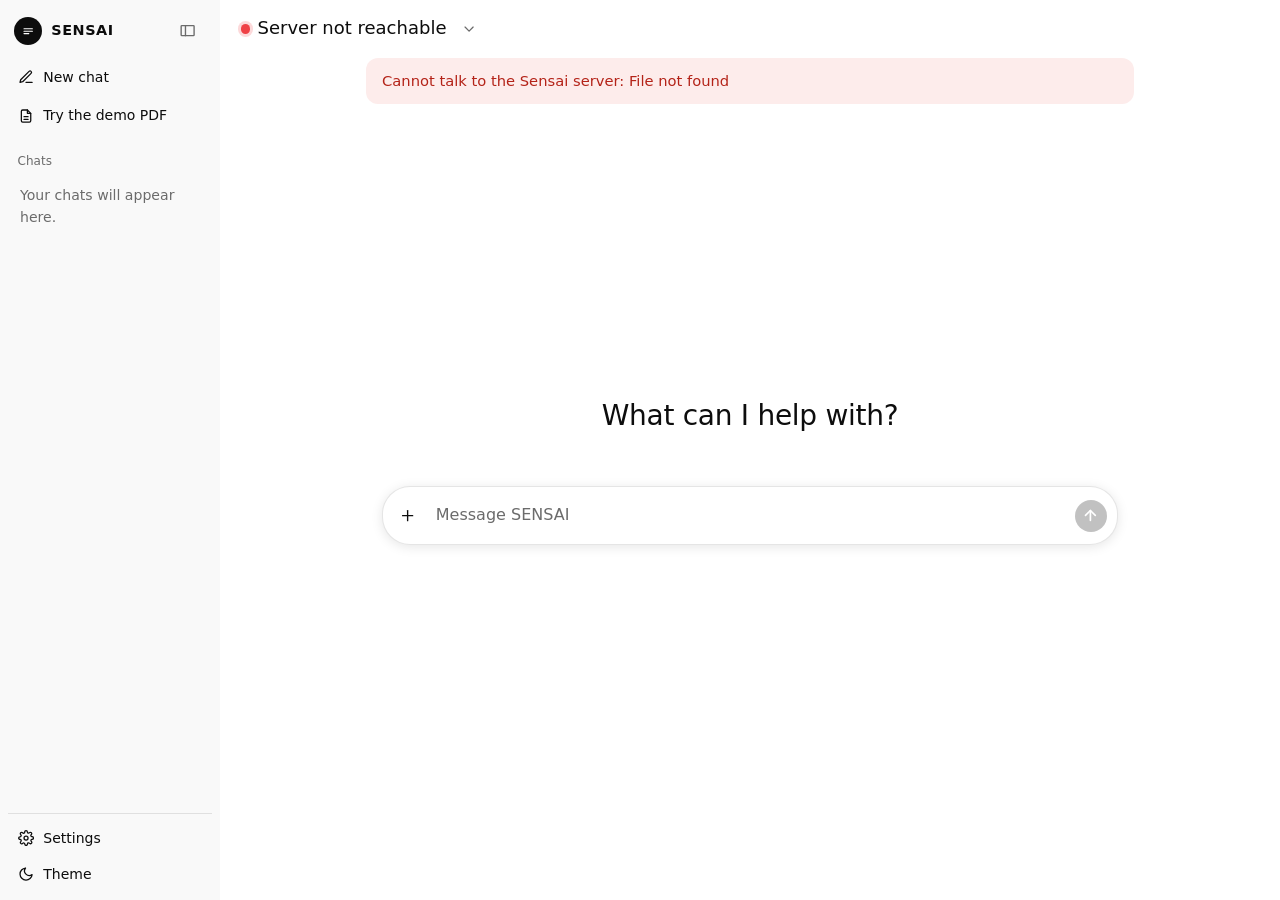
==== commit 46667767: "feat(web-ui): redesign as a ChatGPT-style interface with sidebar history, attach menu and side panel" ====
--- a/WEB-UI/index.html
+++ b/WEB-UI/index.html
@@ -4,225 +4,124 @@
 <meta charset="utf-8">
 <meta name="viewport" content="width=device-width, initial-scale=1, viewport-fit=cover">
 <meta name="color-scheme" content="light dark">
-<meta name="description" content="Ask questions about a PDF and get sourced answers, locally.">
-<title>SENSAI Q&amp;A</title>
-<link rel="icon" href="data:image/svg+xml,%3Csvg xmlns='http://www.w3.org/2000/svg' viewBox='0 0 64 64'%3E%3Crect width='64' height='64' rx='14' fill='%230b45ff'/%3E%3Ctext x='32' y='45' font-family='Arial' font-weight='800' font-size='38' text-anchor='middle' fill='white'%3ES%3C/text%3E%3Crect x='40' y='47' width='14' height='5' fill='%23ff5b37'/%3E%3C/svg%3E">
+<meta name="description" content="Chat with a local model, or attach a PDF and get sourced answers. Everything runs on your computer.">
+<title>SENSAI</title>
+<link rel="icon" href="data:image/svg+xml,%3Csvg xmlns='http://www.w3.org/2000/svg' viewBox='0 0 64 64'%3E%3Crect width='64' height='64' rx='32' fill='%23171717'/%3E%3Cpath d='M20 24h24M20 32h24M20 40h14' stroke='white' stroke-width='5' stroke-linecap='round'/%3E%3C/svg%3E">
 <link rel="stylesheet" href="static/style.css">
-<script>try{var t=localStorage.getItem("sensai-theme");if(t==="light"||t==="dark")document.documentElement.setAttribute("data-theme",t);}catch(e){}</script>
+<script>try{var t=localStorage.getItem("sensai-theme");if(t==="light"||t==="dark")document.documentElement.setAttribute("data-theme",t);if(localStorage.getItem("sensai-sidebar")==="closed")document.documentElement.setAttribute("data-sidebar","closed");}catch(e){}</script>
 </head>
 <body>
-<a class="skip" href="#main">Skip to the content</a>
-<div class="bg" aria-hidden="true"><i class="blob b1"></i><i class="blob b2"></i><i class="blob b3"></i><div class="dots"></div></div>
+<a class="skip" href="#main">Skip to the conversation</a>
 
-<header class="top" id="top">
-  <div class="brand" aria-label="Sensai Q and A"><span class="logo">SENSAI<span class="us">_</span></span><span class="tag">Q&amp;A</span></div>
-  <nav class="tabs" id="tabs" role="tablist" aria-label="Sections">
-    <span class="tab-indicator" id="tab-indicator" aria-hidden="true"></span>
-    <button class="tab-btn active" role="tab" data-tab="qa" aria-selected="true"><span data-icon="file"></span><span class="lbl">Ask a PDF</span></button>
-    <button class="tab-btn" role="tab" data-tab="chat" aria-selected="false"><span data-icon="chat"></span><span class="lbl">Chat</span></button>
-    <button class="tab-btn" role="tab" data-tab="settings" aria-selected="false"><span data-icon="gear"></span><span class="lbl">Settings</span></button>
-  </nav>
-  <div class="top-right">
-    <div id="status-pill" class="pill pill-wait" role="status" aria-live="polite"><span class="dot"></span><span id="status-text">checking Ollama...</span><span id="status-detail" class="detail"></span></div>
-    <button id="theme" class="theme-btn" type="button" aria-label="Switch between light and dark theme" title="Switch theme"><span data-icon="moon" class="ico-moon"></span><span data-icon="sun" class="ico-sun"></span></button>
-  </div>
-</header>
+<div class="app" id="app">
+  <aside class="sidebar" id="sidebar" aria-label="Sidebar">
+    <div class="side-top">
+      <span class="brand" aria-label="SENSAI"><span class="brand-dot" data-icon="logo"></span><span class="brand-name">SENSAI</span></span>
+      <button type="button" class="icon-btn" id="side-close" aria-label="Close sidebar" title="Close sidebar"><span data-icon="sidebar"></span></button>
+    </div>
+    <button type="button" class="side-item strong" id="new-chat"><span data-icon="compose"></span><span>New chat</span></button>
+    <button type="button" class="side-item" id="try-demo-side"><span data-icon="file"></span><span>Try the demo PDF</span></button>
+    <div class="side-label">Chats</div>
+    <nav class="history" id="history" aria-label="Chat history"></nav>
+    <div class="side-bottom">
+      <button type="button" class="side-item" id="open-settings"><span data-icon="gear"></span><span>Settings</span></button>
+      <button type="button" class="side-item" id="theme" aria-label="Switch between light and dark theme"><span data-icon="moon"></span><span>Theme</span></button>
+    </div>
+  </aside>
+  <div class="scrim" id="scrim"></div>
 
-<div id="banner" class="banner" role="alert" hidden></div>
+  <div class="stage">
+    <header class="topbar" id="top">
+      <button type="button" class="icon-btn" id="side-open" aria-label="Open sidebar" title="Open sidebar"><span data-icon="sidebar"></span></button>
+      <button type="button" class="model-btn" id="status-pill" aria-label="Status and settings">
+        <span class="dot" aria-hidden="true"></span><span id="status-text">Connecting</span><span id="status-detail" class="muted"></span><span data-icon="chevron"></span>
+      </button>
+      <span class="grow"></span>
+    </header>
 
-<!-- Shown only when this file is opened directly from disk instead of through the server -->
-<section id="needs-server" class="needs-server" hidden>
-  <div class="needs-card">
-    <h1>This page needs its server</h1>
-    <p>You opened the file directly. The interface talks to a small local server that runs the same code as the command line, so start it first:</p>
-    <pre>python WEB-UI/server.py</pre>
-    <p>then open <a href="http://127.0.0.1:8000">http://127.0.0.1:8000</a> in your browser.</p>
-    <p class="muted">Ollama must be running too (<code>ollama serve</code>). Everything stays on this computer.</p>
-  </div>
-</section>
+    <div class="banner" id="banner" role="alert" hidden></div>
 
-<main id="main">
-  <h1 class="sr-only">Sensai Q and A: ask questions about a PDF and get sourced answers</h1>
+    <section id="needs-server" class="needs-server" hidden>
+      <div class="needs-card">
+        <h1>This page needs its server</h1>
+        <p>You opened the HTML file directly, so nothing can talk to the model. Start the server and open the address it prints:</p>
+        <pre>python WEB-UI/server.py</pre>
+        <p class="muted">Then visit <b>http://127.0.0.1:8000</b> in your browser.</p>
+      </div>
+    </section>
 
-  <!-- ============ ASK A PDF ============ -->
-  <section id="tab-qa" class="tab active" role="tabpanel" aria-label="Ask a PDF">
-    <aside class="setup">
-      <div class="card section rise" style="--i:1">
-        <h2><span class="step">1</span>Document</h2>
-        <div id="dropzone" class="dropzone" tabindex="0" role="button" aria-label="Choose or drop a PDF file">
-          <span data-icon="upload" class="dz-icon"></span>
-          <div><strong>Drop a PDF here</strong><br><span class="muted">or click to choose a file (text PDFs, up to 50 MB)</span></div>
+    <main class="main" id="main" tabindex="-1">
+      <div class="scroller" id="chat-body">
+        <div class="empty" id="chat-empty">
+          <h1>What can I help with?</h1>
+        </div>
+        <div class="thread" id="messages" aria-live="polite"></div>
+      </div>
+
+      <div class="composer-wrap">
+        <div class="jump" id="jump" hidden><button type="button" class="icon-btn round" id="jump-btn" aria-label="Scroll to the latest message"><span data-icon="down"></span></button></div>
+        <div class="notice" id="notice" role="alert" hidden></div>
+        <form class="composer" id="composer" autocomplete="off">
+          <div class="attached" id="attached" hidden>
+            <span class="file-chip"><span data-icon="file"></span><span class="fname" id="attached-name"></span><span class="fmeta muted" id="attached-meta"></span>
+              <button type="button" class="chip-x" id="detach" aria-label="Remove the attached PDF"><span data-icon="x"></span></button></span>
+          </div>
+          <div class="row">
+            <div class="plus-wrap">
+              <button type="button" class="icon-btn round soft" id="plus" aria-label="Attach a PDF" aria-haspopup="true" aria-expanded="false"><span data-icon="plus"></span></button>
+              <div class="menu" id="plus-menu" role="menu" hidden>
+                <button type="button" role="menuitem" id="menu-upload"><span data-icon="upload"></span>Upload a PDF</button>
+                <div class="menu-label" id="menu-docs-label">Documents on this computer</div>
+                <div id="menu-docs"></div>
+              </div>
+            </div>
+            <textarea id="chat-input" rows="1" placeholder="Message SENSAI" aria-label="Message" spellcheck="true"></textarea>
+            <button type="button" class="send stop" id="chat-stop" aria-label="Stop generating" title="Stop" hidden><span data-icon="stop"></span></button>
+            <button type="submit" class="send" id="send" aria-label="Send message" title="Send" disabled><span data-icon="arrowup"></span></button>
+          </div>
           <input type="file" id="upload" accept="application/pdf,.pdf" hidden>
-        </div>
-        <div id="doc-card" class="doc-card" hidden>
-          <span data-icon="file" class="doc-icon"></span>
-          <div class="doc-main">
-            <select id="doc-select" aria-label="Document"></select>
-            <div id="doc-info" class="doc-meta"></div>
-          </div>
+        </form>
+        <div class="suggest" id="chips"></div>
+        <div class="foot muted" id="foot">
+          <span id="hint">SENSAI runs on your computer and can make mistakes. Check the quoted pages.</span>
+          <span class="meter" id="meter" title="How much of the model's context window this conversation uses">
+            <span class="bar" role="progressbar" aria-label="Context window used" aria-valuemin="0" aria-valuemax="100" aria-valuenow="0"><i id="meter-fill"></i></span>
+            <span id="meter-text">nothing sent yet</span>
+          </span>
         </div>
       </div>
+      <div class="drop-veil" id="drop-veil" hidden><div><span data-icon="upload"></span><b>Drop a PDF to attach it</b><span class="muted">Text PDFs only, up to 50 MB</span></div></div>
+    </main>
+  </div>
+</div>
 
-      <div class="card section rise" style="--i:2">
-        <h2><span class="step">2</span>Questions</h2>
-        <textarea id="questions" rows="5" spellcheck="false" aria-label="Questions, one per line" aria-describedby="q-count"
-                  placeholder="Write one question per line, for example:&#10;How many bits long is an IPv6 address?&#10;Which port does SSH use?"></textarea>
-        <div class="row between">
-          <span id="q-count" class="muted small" aria-live="polite">0 questions</span>
-          <span class="links"><button id="load-example" type="button" class="link">Load examples</button><button id="load-all" type="button" class="link">Load all</button></span>
-        </div>
-      </div>
+<!-- Settings dialog -->
+<div class="modal" id="settings-modal" role="dialog" aria-modal="true" aria-labelledby="settings-title" hidden>
+  <div class="modal-card">
+    <div class="modal-head"><h2 id="settings-title">Settings</h2>
+      <button type="button" class="icon-btn" id="settings-close" aria-label="Close settings"><span data-icon="x"></span></button></div>
+    <p class="muted small">These apply to this server session. <b>Reset</b> goes back to config.json. The Ollama address cannot be changed here.</p>
+    <div id="settings-form" class="settings-form"></div>
+    <datalist id="model-list"></datalist>
+    <label class="check"><input type="checkbox" id="force"><span>Rebuild the PDF index on the next question (use after changing chunk settings)</span></label>
+    <div class="notice info" id="settings-msg" role="status" hidden></div>
+    <div class="modal-actions"><button type="button" class="btn" id="settings-reset">Reset</button><button type="button" class="btn dark" id="settings-apply">Apply</button></div>
+  </div>
+</div>
 
-      <div class="card section rise" style="--i:3">
-        <h2><span class="step">3</span>Run</h2>
-        <button id="run" class="primary big" type="button"><span data-icon="sparkles"></span>Answer all questions</button>
-        <p class="muted small hint">About 30 to 60 seconds per question on a laptop CPU. <kbd>Ctrl</kbd>+<kbd>Enter</kbd> runs.</p>
-        <details class="adv">
-          <summary>Advanced</summary>
-          <label class="check"><input type="checkbox" id="force"> Rebuild the index (after changing chunk settings)</label>
-        </details>
-        <div id="notice" class="notice" role="alert" hidden></div>
-      </div>
-    </aside>
+<!-- Side panel: PDF page or answers file -->
+<div class="drawer-backdrop" id="drawer-backdrop" hidden></div>
+<aside class="drawer" id="drawer" role="dialog" aria-modal="true" aria-labelledby="drawer-title" hidden>
+  <div class="drawer-head">
+    <h2 id="drawer-title">Source</h2>
+    <a class="ghost-btn" id="drawer-open" href="about:blank" target="_blank" rel="noopener"><span data-icon="external"></span>Open in a new tab</a>
+    <button type="button" class="icon-btn" id="drawer-close" aria-label="Close the side panel"><span data-icon="x"></span></button>
+  </div>
+  <iframe id="drawer-frame" title="PDF viewer" src="about:blank"></iframe>
+  <pre id="drawer-text" hidden></pre>
+</div>
 
-    <section class="results" aria-label="Results" aria-live="polite">
-      <!-- empty state -->
-      <div id="empty" class="card empty rise" style="--i:2">
-        <svg class="hero-art" viewBox="0 0 320 200" role="img" aria-label="A document being read by a magnifying glass">
-          <defs>
-            <linearGradient id="g1" x1="0" y1="0" x2="1" y2="1"><stop offset="0" stop-color="#0b45ff"/><stop offset="1" stop-color="#5b83ff"/></linearGradient>
-            <linearGradient id="g2" x1="0" y1="0" x2="1" y2="1"><stop offset="0" stop-color="#ff5b37"/><stop offset="1" stop-color="#ff9a7a"/></linearGradient>
-          </defs>
-          <ellipse class="shadow" cx="160" cy="186" rx="92" ry="9" fill="currentColor" opacity=".12"/>
-          <g class="float-a">
-            <rect x="88" y="22" width="132" height="158" rx="14" fill="var(--surface)" stroke="var(--line)" stroke-width="2"/>
-            <rect x="104" y="42" width="62" height="9" rx="4.5" fill="url(#g1)"/>
-            <rect x="104" y="66" width="100" height="6" rx="3" fill="var(--line)"/><rect x="104" y="82" width="92" height="6" rx="3" fill="var(--line)"/>
-            <rect class="hl" x="100" y="96" width="106" height="14" rx="5" fill="#00e5a0" opacity=".28"/>
-            <rect x="104" y="99" width="96" height="6" rx="3" fill="var(--line)"/>
-            <rect x="104" y="122" width="102" height="6" rx="3" fill="var(--line)"/><rect x="104" y="138" width="70" height="6" rx="3" fill="var(--line)"/>
-            <rect x="104" y="156" width="40" height="6" rx="3" fill="var(--line)"/>
-          </g>
-          <g class="lens">
-            <circle cx="214" cy="108" r="30" fill="rgba(11,69,255,.08)" stroke="url(#g1)" stroke-width="7"/>
-            <path d="M236 131l26 28" stroke="url(#g1)" stroke-width="9" stroke-linecap="round"/>
-            <path d="M200 100a16 16 0 0 1 12-9" stroke="#fff" stroke-width="4" stroke-linecap="round" fill="none" opacity=".8"/>
-          </g>
-          <g class="spark s1"><path d="M52 52l3 9 9 3-9 3-3 9-3-9-9-3 9-3z" fill="url(#g2)"/></g>
-          <g class="spark s2"><path d="M268 42l2.4 7 7 2.4-7 2.4-2.4 7-2.4-7-7-2.4 7-2.4z" fill="url(#g1)"/></g>
-          <g class="spark s3"><circle cx="64" cy="140" r="5" fill="#00e5a0"/></g>
-          <g class="quote q1"><rect x="34" y="92" width="34" height="26" rx="9" fill="url(#g2)"/><path d="M44 118l-2 10 12-10z" fill="#ff7d5c"/><circle cx="46" cy="105" r="3.2" fill="#fff"/><circle cx="56" cy="105" r="3.2" fill="#fff"/></g>
-        </svg>
-        <h2>Ask questions about a PDF, get answers you can check</h2>
-        <p class="muted lead">Every answer comes with the page it was found on and a word-for-word quote, and is checked twice so you know which answers to trust.</p>
-        <ol class="how">
-          <li><span class="step">1</span><div><strong>Choose a document</strong><br><span class="muted">upload yours, or use the demo course</span></div></li>
-          <li><span class="step">2</span><div><strong>Write your questions</strong><br><span class="muted">one per line</span></div></li>
-          <li><span class="step">3</span><div><strong>Read the answers</strong><br><span class="muted">they arrive one by one, with page links</span></div></li>
-        </ol>
-        <button id="try-demo" class="primary attn" type="button"><span data-icon="sparkles"></span>Try the demo: 3 questions, about a minute</button>
-        <p class="muted small">Runs entirely on this computer through Ollama. Your documents never leave it.</p>
-      </div>
-
-      <!-- live progress -->
-      <div id="progress" class="card progress" hidden>
-        <div class="progress-top">
-          <span class="spinner" aria-hidden="true"></span>
-          <span class="done-ico" aria-hidden="true"></span>
-          <strong id="progress-text">Starting...</strong>
-          <span id="elapsed" class="muted small" aria-hidden="true"></span>
-          <button id="stop" type="button" class="danger" hidden><span data-icon="stop"></span>Stop</button>
-        </div>
-        <div class="bar" role="progressbar" aria-label="Run progress" aria-valuemin="0" aria-valuemax="100" aria-valuenow="0"><div id="bar-fill"></div></div>
-        <div id="burst" class="burst" aria-hidden="true"></div>
-      </div>
-
-      <!-- summary tiles -->
-      <div id="summary-panel" class="summary-panel" hidden>
-        <div id="tiles" class="tiles"></div>
-        <details class="raw"><summary>Full run summary</summary><pre id="summary"></pre></details>
-      </div>
-
-      <div id="cards"></div>
-
-      <details id="file-preview" class="card file-preview" hidden>
-        <summary><span data-icon="file"></span>answers.md
-          <span class="spacer"></span>
-          <button id="copy-md" type="button" class="small-btn"><span data-icon="copy"></span>Copy</button>
-          <a id="download" class="small-btn" href="#"><span data-icon="download"></span>Download</a>
-        </summary>
-        <pre id="answers-md"></pre>
-      </details>
-    </section>
-  </section>
-
-  <!-- ============ CHAT ============ -->
-  <section id="tab-chat" class="tab" role="tabpanel" aria-label="Chat" hidden>
-    <div class="chat-wrap card">
-      <div class="chat-head">
-        <div><h2>Chat</h2><p class="muted small">A plain conversation with the local model. It does not read your PDF: use <em>Ask a PDF</em> for that.</p></div>
-        <button id="chat-new" type="button" class="small-btn"><span data-icon="refresh"></span>New chat</button>
-      </div>
-      <div class="chat-body" id="chat-body">
-        <div id="messages" class="messages" aria-live="polite"></div>
-        <div id="chat-empty" class="chat-empty">
-          <svg class="hero-art small" viewBox="0 0 240 150" role="img" aria-label="Two chat bubbles">
-            <defs><linearGradient id="g3" x1="0" y1="0" x2="1" y2="1"><stop offset="0" stop-color="#0b45ff"/><stop offset="1" stop-color="#5b83ff"/></linearGradient></defs>
-            <g class="float-a"><rect x="20" y="18" width="130" height="52" rx="18" fill="var(--surface)" stroke="var(--line)" stroke-width="2"/><path d="M48 70l-6 18 24-18z" fill="var(--surface)" stroke="var(--line)" stroke-width="2" stroke-linejoin="round"/>
-              <rect x="36" y="34" width="70" height="7" rx="3.5" fill="var(--line)"/><rect x="36" y="48" width="44" height="7" rx="3.5" fill="var(--line)"/></g>
-            <g class="float-b"><rect x="92" y="78" width="130" height="52" rx="18" fill="url(#g3)"/><path d="M196 130l6 16-22-16z" fill="#4f78ff"/>
-              <circle class="td d1" cx="132" cy="104" r="5" fill="#fff"/><circle class="td d2" cx="152" cy="104" r="5" fill="#fff"/><circle class="td d3" cx="172" cy="104" r="5" fill="#fff"/></g>
-          </svg>
-          <h3>Say hello to your local model</h3>
-          <p class="muted small">Pick a starter or write your own message.</p>
-          <div class="chips" id="chips"></div>
-        </div>
-      </div>
-      <div class="composer-wrap">
-        <div class="meter" id="meter" title="How much of the model's context window this conversation uses">
-          <span class="muted small" id="meter-label">Context window</span>
-          <div class="bar slim" role="progressbar" aria-label="Context window used" aria-valuemin="0" aria-valuemax="100" aria-valuenow="0"><div id="meter-fill"></div></div>
-          <span id="meter-text" class="small">nothing sent yet</span>
-        </div>
-        <div class="composer">
-          <textarea id="chat-input" rows="1" placeholder="Message the model (Enter to send, Shift+Enter for a new line)" aria-label="Message"></textarea>
-          <button id="send" class="primary icon-btn" type="button" aria-label="Send message"><span data-icon="send"></span></button>
-          <button id="chat-stop" class="danger icon-btn" type="button" aria-label="Stop the reply" hidden><span data-icon="stop"></span></button>
-        </div>
-        <p class="muted small note">Token counts include the model's hidden reasoning, so a short reply can use many tokens.</p>
-      </div>
-    </div>
-  </section>
-
-  <!-- ============ SETTINGS ============ -->
-  <section id="tab-settings" class="tab" role="tabpanel" aria-label="Settings" hidden>
-    <div class="settings-wrap">
-      <div class="page-head"><h2>Settings</h2><p class="muted small">These values override <code>config.json</code> for this server session only. The Ollama address cannot be changed from the browser.</p></div>
-      <form id="settings-form" autocomplete="off"></form>
-      <div class="actions">
-        <button id="settings-apply" class="primary" type="button">Apply</button>
-        <button id="settings-reset" type="button">Reset to defaults</button>
-      </div>
-      <div id="settings-msg" class="notice" role="status" hidden></div>
-      <datalist id="model-list"></datalist>
-    </div>
-  </section>
-</main>
-
-<!-- PDF page viewer: checking a quote without leaving the page -->
-<div id="drawer-backdrop" class="backdrop" hidden></div>
-<aside id="drawer" class="drawer" role="dialog" aria-modal="true" aria-labelledby="drawer-title" hidden>
-  <header class="drawer-head">
-    <strong id="drawer-title">PDF</strong>
-    <span class="spacer"></span>
-    <a id="drawer-open" class="small-btn" href="#" target="_blank" rel="noopener"><span data-icon="external"></span>Open in a new tab</a>
-    <button id="drawer-close" class="small-btn" type="button" aria-label="Close the PDF viewer"><span data-icon="x"></span>Close</button>
-  </header>
-  <iframe id="drawer-frame" title="PDF viewer"></iframe>
-</aside>
-
-<div id="toasts" class="toasts" aria-live="polite"></div>
-<footer class="foot muted small">Everything runs on this computer through Ollama: your documents never leave it.</footer>
+<div class="toasts" id="toasts" aria-live="polite"></div>
 <script src="static/app.js"></script>
 </body>
 </html>
--- a/WEB-UI/static/style.css
+++ b/WEB-UI/static/style.css
@@ -1,319 +1,218 @@
-/* Sensai web UI. Design tokens first; light and dark themes; motion is switched off for people who ask for it. */
+/* SENSAI web UI (X1): a ChatGPT-style layout. Tokens first, then the shell, the conversation, the composer, dialogs. */
 :root {
-  --blue:#0b45ff; --blue-d:#0833c4; --blue-l:#4d7bff; --blue-soft:#e8eeff; --navy:#08236b; --orange:#ff5b37; --orange-soft:#fff0ec; --cyan:#00c98d;
-  --bg:#f3f6fd; --surface:#ffffff; --surface-2:#f6f8fe; --ink:#0f1b3d; --muted:#586584; --line:#e0e6f3;
-  --green:#08825a; --green-soft:#dcf6ea; --amber:#9a5b00; --amber-soft:#fff2d3; --red:#c22b2b; --red-soft:#ffe4df;
-  --glass:rgba(255,255,255,.72);
-  --shadow-s:0 1px 2px rgba(15,27,61,.06), 0 2px 8px rgba(15,27,61,.05);
-  --shadow:0 2px 4px rgba(15,27,61,.05), 0 10px 28px rgba(15,27,61,.08);
-  --shadow-l:0 12px 40px rgba(8,35,107,.22);
-  --radius:16px; --radius-s:10px; --ease:cubic-bezier(.22,.8,.3,1); --spring:cubic-bezier(.34,1.56,.64,1);
-  --font:"Inter","Segoe UI",system-ui,-apple-system,Roboto,"Helvetica Neue",Arial,sans-serif;
-  --s1:.25rem; --s2:.5rem; --s3:.75rem; --s4:1rem; --s5:1.5rem; --s6:2rem;
+  --bg:#ffffff; --side:#f9f9f9; --side-hover:#ececec; --side-active:#e3e3e3; --ink:#0d0d0d; --muted:#6b6b6b;
+  --line:rgba(0,0,0,.1); --soft:#f4f4f4; --user:#f4f4f4; --composer:#ffffff; --btn:#0d0d0d; --btn-ink:#ffffff;
+  --card:#ffffff; --composer-bd:rgba(0,0,0,.1); --ok:#0f7b4d; --ok-bg:#e6f6ee; --warn:#9a5b00; --warn-bg:#fff4dc; --bad:#b42318; --bad-bg:#fdeceb;
+  --accent:#10a37f; --shadow:0 4px 24px rgba(0,0,0,.08); --pop:0 8px 32px rgba(0,0,0,.14);
+  --font:ui-sans-serif,-apple-system,"Segoe UI",system-ui,Roboto,"Helvetica Neue",Arial,"Noto Sans",sans-serif;
+  --mono:ui-monospace,SFMono-Regular,Menlo,Consolas,monospace; --col:768px; --side-w:220px;
 }
 :root[data-theme="dark"] {
-  --blue:#6c8fff; --blue-d:#8aa6ff; --blue-l:#8aa6ff; --blue-soft:#1b2a5e; --navy:#0a1330; --orange-soft:#3a1d16;
-  --bg:#080f22; --surface:#111a35; --surface-2:#16213f; --ink:#e9eeff; --muted:#a0aed0; --line:#243158;
-  --green:#46e0a0; --green-soft:#0f3a2b; --amber:#ffc65f; --amber-soft:#3a2c0c; --red:#ff8f86; --red-soft:#3d1a18;
-  --glass:rgba(17,26,53,.72);
-  --shadow-s:0 1px 2px rgba(0,0,0,.4); --shadow:0 2px 4px rgba(0,0,0,.35), 0 10px 28px rgba(0,0,0,.4); --shadow-l:0 12px 40px rgba(0,0,0,.6);
+  --bg:#212121; --side:#171717; --side-hover:#252525; --side-active:#2f2f2f; --ink:#ececec; --muted:#a6a6a6;
+  --line:rgba(255,255,255,.12); --soft:#2f2f2f; --user:#2f2f2f; --composer:#303030; --composer-bd:rgba(255,255,255,.1); --btn:#ffffff; --btn-ink:#0d0d0d;
+  --card:#262626; --ok:#5fd6a0; --ok-bg:#16342a; --warn:#f3c26b; --warn-bg:#3a2f14; --bad:#ff8f86; --bad-bg:#3b1d1b;
+  --shadow:0 4px 24px rgba(0,0,0,.4); --pop:0 8px 32px rgba(0,0,0,.6);
 }
 @media (prefers-color-scheme: dark) {
   :root:not([data-theme="light"]) {
-    --blue:#6c8fff; --blue-d:#8aa6ff; --blue-l:#8aa6ff; --blue-soft:#1b2a5e; --navy:#0a1330; --orange-soft:#3a1d16;
-    --bg:#080f22; --surface:#111a35; --surface-2:#16213f; --ink:#e9eeff; --muted:#a0aed0; --line:#243158;
-    --green:#46e0a0; --green-soft:#0f3a2b; --amber:#ffc65f; --amber-soft:#3a2c0c; --red:#ff8f86; --red-soft:#3d1a18;
-    --glass:rgba(17,26,53,.72);
-    --shadow-s:0 1px 2px rgba(0,0,0,.4); --shadow:0 2px 4px rgba(0,0,0,.35), 0 10px 28px rgba(0,0,0,.4); --shadow-l:0 12px 40px rgba(0,0,0,.6);
+    --bg:#212121; --side:#171717; --side-hover:#252525; --side-active:#2f2f2f; --ink:#ececec; --muted:#a6a6a6;
+    --line:rgba(255,255,255,.12); --soft:#2f2f2f; --user:#2f2f2f; --composer:#303030; --composer-bd:rgba(255,255,255,.1); --btn:#ffffff; --btn-ink:#0d0d0d;
+    --card:#262626; --ok:#5fd6a0; --ok-bg:#16342a; --warn:#f3c26b; --warn-bg:#3a2f14; --bad:#ff8f86; --bad-bg:#3b1d1b;
+    --shadow:0 4px 24px rgba(0,0,0,.4); --pop:0 8px 32px rgba(0,0,0,.6);
   }
 }
 * { box-sizing:border-box; }
-html { -webkit-text-size-adjust:100%; scroll-behavior:smooth; }
-body { margin:0; background:var(--bg); color:var(--ink); font:15px/1.55 var(--font); min-height:100vh; transition:background .3s,color .3s; -webkit-font-smoothing:antialiased; }
-h1, h2, h3, p, ol { margin:0; }
-code, pre, kbd { font-family:ui-monospace,SFMono-Regular,Menlo,Consolas,monospace; }
-code { background:var(--surface-2); border:1px solid var(--line); border-radius:6px; padding:.05em .35em; font-size:.88em; }
-kbd { background:var(--surface-2); border:1px solid var(--line); border-bottom-width:2px; border-radius:6px; padding:0 .4em; font-size:.82em; }
 [hidden] { display:none !important; }
-.muted { color:var(--muted); } .small { font-size:.85rem; } .spacer { flex:1; }
-.sr-only { position:absolute; width:1px; height:1px; overflow:hidden; clip:rect(0 0 0 0); white-space:nowrap; }
-.skip { position:absolute; left:-999px; top:0; background:var(--blue); color:#fff; padding:.5rem 1rem; z-index:100; border-radius:0 0 10px 0; }
-.skip:focus { left:0; }
-svg.icon { width:1.15em; height:1.15em; flex:none; fill:none; stroke:currentColor; stroke-width:2; stroke-linecap:round; stroke-linejoin:round; vertical-align:-.2em; }
-:focus-visible { outline:3px solid var(--orange); outline-offset:2px; border-radius:6px; }
-
-/* ---------- animated background ---------- */
-.bg { position:fixed; inset:0; z-index:-1; overflow:hidden; pointer-events:none; }
-.blob { position:absolute; border-radius:50%; filter:blur(70px); opacity:.32; will-change:transform; }
-.b1 { width:46vw; height:46vw; background:#4d7bff; top:-14vw; left:-10vw; animation:drift1 26s ease-in-out infinite alternate; }
-.b2 { width:38vw; height:38vw; background:#ff8a6a; top:20vh; right:-12vw; opacity:.22; animation:drift2 32s ease-in-out infinite alternate; }
-.b3 { width:34vw; height:34vw; background:#00d9a0; bottom:-14vw; left:30vw; opacity:.18; animation:drift3 29s ease-in-out infinite alternate; }
-:root[data-theme="dark"] .blob { opacity:.22; }
-@media (prefers-color-scheme: dark) { :root:not([data-theme="light"]) .blob { opacity:.22; } }
-.dots { position:absolute; inset:0; background-image:radial-gradient(var(--line) 1.2px, transparent 1.4px); background-size:26px 26px; opacity:.55; mask-image:linear-gradient(to bottom, #000, transparent 85%); -webkit-mask-image:linear-gradient(to bottom, #000, transparent 85%); }
-
-/* ---------- header ---------- */
-.top { display:flex; align-items:center; gap:1.2rem; padding:.7rem 1.5rem; background:linear-gradient(135deg,rgba(11,69,255,.96) 0%,rgba(8,51,196,.96) 100%); color:#fff; position:sticky; top:0; z-index:30; flex-wrap:wrap; transition:box-shadow .3s, padding .3s; animation:slideDown .6s var(--ease) backwards; }
-/* No backdrop-filter or transform on the header: they would make it the containing block of the fixed bottom tab bar on phones. */
-.top.scrolled { box-shadow:var(--shadow-l); padding-top:.5rem; padding-bottom:.5rem; }
-.brand { display:flex; align-items:baseline; gap:.5rem; user-select:none; }
-.logo { font-size:1.55rem; font-weight:800; letter-spacing:-.03em; } .logo .us { color:var(--orange); animation:blinkUs 2.4s steps(2,jump-none) infinite; }
-.tag { font-size:.72rem; font-weight:700; letter-spacing:.16em; color:#cfdcff; }
-.tabs { position:relative; display:flex; gap:.15rem; background:rgba(255,255,255,.14); padding:.25rem; border-radius:999px; margin-left:.4rem; }
-.tab-indicator { position:absolute; top:.25rem; bottom:.25rem; left:0; width:0; background:#fff; border-radius:999px; box-shadow:0 4px 14px rgba(0,0,0,.2); transition:transform .4s var(--ease), width .4s var(--ease); z-index:0; }
-.tab-btn { position:relative; z-index:1; display:flex; align-items:center; gap:.45rem; background:transparent; border:0; color:#e1e9ff; padding:.5rem 1.05rem; border-radius:999px; font:inherit; font-weight:600; cursor:pointer; transition:color .25s; white-space:nowrap; min-height:40px; }
-.tab-btn:hover { color:#fff; } .tab-btn.active { color:var(--blue-d); }
-:root[data-theme="dark"] .tab-btn.active { color:#0a1330; }
-@media (prefers-color-scheme: dark) { :root:not([data-theme="light"]) .tab-btn.active { color:#0a1330; } }
-.top-right { margin-left:auto; display:flex; align-items:center; gap:.7rem; }
-.pill { display:flex; align-items:center; gap:.5rem; padding:.32rem .9rem; border-radius:999px; font-size:.85rem; font-weight:600; background:rgba(255,255,255,.18); transition:background .3s,color .3s; }
-.pill .dot { width:.62rem; height:.62rem; border-radius:50%; background:#cfd8f5; }
-.pill-ok { background:#d7f8e8; color:#064d33; } .pill-ok .dot { background:#0fbf76; animation:ring 2.2s infinite; }
-.pill-bad { background:#ffe1db; color:#8c1d0b; } .pill-bad .dot { background:#e5381d; }
-.pill-wait .dot { animation:pulse 1.2s infinite; }
-.theme-btn { width:2.5rem; height:2.5rem; min-height:0; padding:0; border-radius:50%; background:rgba(255,255,255,.16); border:0; color:#fff; position:relative; overflow:hidden; }
-.theme-btn:hover:not(:disabled) { background:rgba(255,255,255,.28); border-color:transparent; }
-.theme-btn svg { transition:transform .5s var(--spring), opacity .3s; position:absolute; inset:0; margin:auto; }
-.theme-btn .ico-sun svg { transform:translateY(120%) rotate(-90deg); opacity:0; } .theme-btn .ico-moon svg { transform:none; opacity:1; }
-:root[data-theme="dark"] .theme-btn .ico-sun svg { transform:none; opacity:1; } :root[data-theme="dark"] .theme-btn .ico-moon svg { transform:translateY(-120%) rotate(90deg); opacity:0; }
-@media (prefers-color-scheme: dark) {
-  :root:not([data-theme="light"]) .theme-btn .ico-sun svg { transform:none; opacity:1; } :root:not([data-theme="light"]) .theme-btn .ico-moon svg { transform:translateY(-120%) rotate(90deg); opacity:0; }
-}
-.banner { background:var(--amber-soft); color:var(--amber); padding:.7rem 1.5rem; border-bottom:1px solid var(--line); font-weight:500; animation:fadeUp .4s var(--ease) both; }
-
-/* ---------- layout ---------- */
-main { max-width:1280px; margin:0 auto; padding:1.5rem; }
-.tab { display:none; } .tab.active { display:block; animation:tabIn .45s var(--ease) both; }
-#tab-qa.active { display:grid; grid-template-columns:minmax(330px,410px) 1fr; gap:1.5rem; align-items:start; }
-.setup { position:sticky; top:5rem; display:flex; flex-direction:column; gap:1rem; }
-.card { background:var(--surface); border:1px solid var(--line); border-radius:var(--radius); box-shadow:var(--shadow); transition:box-shadow .3s, transform .3s, border-color .3s, background .3s; }
-.section { padding:1.1rem 1.2rem 1.25rem; } .section:focus-within { border-color:var(--blue); box-shadow:var(--shadow), 0 0 0 3px var(--blue-soft); }
-.rise { animation:fadeUp .6s var(--ease) both; animation-delay:calc(var(--i,0) * 90ms); }
-h2 { font-size:1.02rem; font-weight:700; display:flex; align-items:center; gap:.65rem; margin-bottom:.85rem; letter-spacing:-.01em; }
-.step { display:inline-flex; align-items:center; justify-content:center; width:1.7rem; height:1.7rem; border-radius:50%; background:linear-gradient(135deg,var(--blue),var(--blue-l)); color:#fff; font-size:.82rem; font-weight:800; flex:none; box-shadow:0 3px 10px rgba(11,69,255,.35); }
-.row { display:flex; gap:.6rem; align-items:center; flex-wrap:wrap; } .row.between { justify-content:space-between; margin-top:.55rem; }
-.links { display:flex; gap:.5rem; }
-
-/* ---------- controls ---------- */
-button { font:inherit; font-weight:600; cursor:pointer; border-radius:var(--radius-s); border:1px solid var(--line); background:var(--surface); color:var(--ink); padding:.5rem .95rem; min-height:40px; display:inline-flex; align-items:center; justify-content:center; gap:.5rem; transition:background .2s,border-color .2s,transform .15s var(--spring),box-shadow .2s,color .2s; position:relative; overflow:hidden; }
-button:hover:not(:disabled) { background:var(--surface-2); border-color:var(--blue); transform:translateY(-1px); box-shadow:var(--shadow-s); }
-button:active:not(:disabled) { transform:translateY(0) scale(.97); }
-button:disabled { opacity:.45; cursor:not-allowed; }
-button.primary { background:linear-gradient(135deg,var(--blue) 0%,var(--blue-l) 100%); border-color:transparent; color:#fff; box-shadow:0 6px 18px rgba(11,69,255,.32); }
-:root[data-theme="dark"] button.primary { color:#08102a; } @media (prefers-color-scheme: dark) { :root:not([data-theme="light"]) button.primary { color:#08102a; } }
-button.primary:hover:not(:disabled) { background:linear-gradient(135deg,var(--blue-d) 0%,var(--blue) 100%); border-color:transparent; box-shadow:0 10px 26px rgba(11,69,255,.42); }
-button.primary::after { content:""; position:absolute; inset:0; background:linear-gradient(110deg,transparent 30%,rgba(255,255,255,.4) 50%,transparent 70%); transform:translateX(-120%); transition:transform .7s var(--ease); }
-button.primary:hover:not(:disabled)::after { transform:translateX(120%); }
-button.big { width:100%; min-height:50px; font-size:1.02rem; }
-button.danger { color:var(--red); border-color:var(--red); background:transparent; } button.danger:hover:not(:disabled) { background:var(--red-soft); border-color:var(--red); }
-button.link { border:0; background:none; color:var(--blue); padding:.2rem .35rem; min-height:32px; box-shadow:none !important; } button.link:hover:not(:disabled) { background:none; text-decoration:underline; transform:none; }
-.small-btn { padding:.3rem .75rem; min-height:34px; font-size:.85rem; text-decoration:none; color:var(--ink); border:1px solid var(--line); border-radius:var(--radius-s); background:var(--surface); display:inline-flex; align-items:center; gap:.4rem; font-weight:600; transition:background .2s,border-color .2s,transform .15s var(--spring); }
-.small-btn:hover { background:var(--surface-2); border-color:var(--blue); transform:translateY(-1px); }
-.icon-btn { width:2.9rem; height:2.9rem; min-height:0; padding:0; border-radius:50%; flex:none; }
-.attn { animation:glow 2.4s infinite; }
-select, textarea, input[type=text], input[type=number] { width:100%; font:inherit; color:var(--ink); background:var(--surface); border:1px solid var(--line); border-radius:var(--radius-s); padding:.6rem .75rem; transition:border-color .2s, box-shadow .2s; }
-textarea { resize:vertical; line-height:1.5; }
-textarea:focus, select:focus, input:focus { border-color:var(--blue); outline:none; box-shadow:0 0 0 3px var(--blue-soft); }
-.check { display:flex; gap:.55rem; align-items:flex-start; font-size:.9rem; margin-top:.55rem; }
-.check input { margin-top:.2rem; width:1.05rem; height:1.05rem; accent-color:var(--blue); }
-.hint { margin:.65rem 0 .2rem; }
-.adv { margin-top:.5rem; font-size:.9rem; } .adv summary { cursor:pointer; color:var(--muted); font-weight:600; padding:.2rem 0; }
-.notice { margin-top:.85rem; padding:.7rem .9rem; border-radius:var(--radius-s); background:var(--red-soft); color:var(--red); font-size:.92rem; animation:fadeUp .35s var(--ease) both; }
-.notice.info { background:var(--green-soft); color:var(--green); }
-
-/* ---------- document ---------- */
-.dropzone { display:flex; gap:.95rem; align-items:center; padding:1rem 1.05rem; border:2px dashed var(--line); border-radius:var(--radius); background:var(--surface-2); cursor:pointer; transition:border-color .2s,background .2s,transform .25s var(--spring); font-size:.92rem; }
-.dropzone:hover { border-color:var(--blue); background:var(--blue-soft); }
-.dropzone.over { border-color:var(--blue); background:var(--blue-soft); transform:scale(1.02); }
-.dz-icon svg { width:2rem; height:2rem; color:var(--blue); transition:transform .3s var(--spring); } .dropzone:hover .dz-icon svg, .dropzone.over .dz-icon svg { transform:translateY(-3px); }
-.doc-card { display:flex; gap:.85rem; align-items:flex-start; margin-top:.8rem; padding:.8rem .9rem; border:1px solid var(--line); border-radius:var(--radius); background:var(--surface-2); animation:fadeUp .5s var(--ease) both; }
-.doc-icon svg { width:1.8rem; height:1.8rem; color:var(--orange); margin-top:.15rem; }
-.doc-main { flex:1; min-width:0; } .doc-main select { font-weight:600; padding:.4rem .55rem; }
-.doc-meta { display:flex; flex-wrap:wrap; gap:.4rem; margin-top:.55rem; }
-.chip { font-size:.76rem; font-weight:700; padding:.14rem .62rem; border-radius:999px; background:var(--blue-soft); color:var(--blue); }
-.chip.green { background:var(--green-soft); color:var(--green); } .chip.grey { background:var(--surface); border:1px solid var(--line); color:var(--muted); }
-
-/* ---------- empty state and illustrations ---------- */
-.empty { padding:2rem 2rem 2.2rem; text-align:center; display:flex; flex-direction:column; align-items:center; gap:1rem; }
-.empty h2 { justify-content:center; font-size:1.45rem; margin:0; line-height:1.2; max-width:26ch; letter-spacing:-.02em; }
-.empty .lead { max-width:54ch; font-size:1rem; }
-.hero-art { width:min(340px,100%); height:auto; color:var(--ink); } .hero-art.small { width:min(220px,100%); }
-.float-a { animation:floaty 5s ease-in-out infinite; } .float-b { animation:floaty 6s ease-in-out -2s infinite; }
-.lens { animation:scan 6s ease-in-out infinite; transform-origin:214px 108px; transform-box:view-box; } .hl { animation:glowbar 6s ease-in-out infinite; }
-.spark { transform-box:fill-box; transform-origin:center; animation:twinkle 3.2s ease-in-out infinite; } .s2 { animation-delay:-1.1s; } .s3 { animation-delay:-2s; }
-.quote { animation:floaty 4s ease-in-out -1s infinite; }
-.td { animation:dots 1.4s infinite; } .d2 { animation-delay:.2s; } .d3 { animation-delay:.4s; }
-.how { list-style:none; margin:.4rem 0; padding:0; display:grid; grid-template-columns:repeat(3,1fr); gap:1rem; text-align:left; width:100%; max-width:660px; }
-.how li { display:flex; gap:.7rem; align-items:flex-start; font-size:.9rem; }
-
-/* ---------- progress, summary ---------- */
-.progress { padding:.95rem 1.15rem 1.05rem; margin-bottom:1rem; position:sticky; top:4.6rem; z-index:6; overflow:hidden; }
-.progress-top { display:flex; align-items:center; gap:.75rem; margin-bottom:.7rem; min-height:2rem; }
-.progress-top strong { flex:1; }
-.bar { height:.65rem; background:var(--blue-soft); border-radius:999px; overflow:hidden; } .bar.slim { height:.42rem; flex:1; max-width:280px; }
-.bar > div { height:100%; width:0; background:linear-gradient(90deg,var(--blue),var(--blue-l)); border-radius:999px; transition:width .6s var(--ease), background .4s; }
-.progress:not(.done) .bar > div { background-image:repeating-linear-gradient(115deg,rgba(255,255,255,.28) 0 12px,transparent 12px 24px), linear-gradient(90deg,var(--blue),var(--blue-l)); background-size:34px 100%, 100% 100%; animation:stripes 1s linear infinite; }
-.progress.done .bar > div { background:linear-gradient(90deg,var(--cyan),#35e0ae); }
-.bar > div.warn { background:linear-gradient(90deg,#e6a100,#ffc247); } .bar > div.danger { background:linear-gradient(90deg,var(--red),#ff7a72); }
-.spinner { width:1.2rem; height:1.2rem; border:3px solid var(--blue-soft); border-top-color:var(--blue); border-radius:50%; animation:spin .8s linear infinite; flex:none; }
-.done-ico { display:none; width:1.6rem; height:1.6rem; flex:none; }
-.progress.done .spinner { display:none; } .progress.done .done-ico { display:block; }
-.done-ico svg { width:1.6rem; height:1.6rem; } .done-ico circle { stroke:var(--cyan); stroke-width:2.2; fill:none; stroke-dasharray:63; stroke-dashoffset:63; animation:draw .6s .05s var(--ease) forwards; transform-origin:center; }
-.done-ico path { stroke:var(--cyan); stroke-width:2.6; fill:none; stroke-linecap:round; stroke-linejoin:round; stroke-dasharray:18; stroke-dashoffset:18; animation:draw .4s .45s var(--ease) forwards; }
-.progress.stopped .done-ico circle, .progress.stopped .done-ico path { stroke:var(--amber); }
-.summary-panel { margin-bottom:1rem; animation:fadeUp .5s var(--ease) both; }
-.tiles { display:grid; grid-template-columns:repeat(4,1fr); gap:.85rem; }
-.tile { text-align:left; background:var(--surface); border:1px solid var(--line); border-radius:var(--radius); padding:.9rem 1.05rem; box-shadow:var(--shadow); display:block; font-weight:500; min-height:0; animation:fadeUp .5s var(--ease) both; animation-delay:calc(var(--i,0) * 80ms); }
-.tile b { display:block; font-size:1.85rem; line-height:1.1; letter-spacing:-.03em; font-variant-numeric:tabular-nums; }
-.tile span { font-size:.82rem; color:var(--muted); font-weight:500; }
-.tile.good b { color:var(--green); } .tile.warn b { color:var(--orange); }
-button.tile:hover:not(:disabled) { transform:translateY(-3px); box-shadow:var(--shadow-l); border-color:var(--blue); }
-.tile.active { border-color:var(--orange); box-shadow:0 0 0 3px var(--orange-soft), var(--shadow); }
-.raw { margin-top:.75rem; font-size:.88rem; } .raw summary { cursor:pointer; color:var(--muted); font-weight:600; }
-.raw pre { background:var(--navy); color:#e8f0ff; padding:1rem; border-radius:var(--radius-s); white-space:pre-wrap; overflow:auto; }
-.burst { position:absolute; right:2.2rem; top:1.6rem; width:0; height:0; pointer-events:none; }
-.burst i { position:absolute; width:.55rem; height:.55rem; border-radius:50%; left:-.27rem; top:-.27rem; background:var(--c); opacity:0; animation:burst .95s var(--ease) forwards; }
-
-/* ---------- answer cards ---------- */
-.qcard { background:var(--surface); border:1px solid var(--line); border-radius:var(--radius); box-shadow:var(--shadow); margin-bottom:1rem; overflow:hidden; border-left:5px solid var(--line); transition:border-color .4s, box-shadow .3s, opacity .3s, transform .3s; animation:cardIn .55s var(--ease) both; }
-.qcard:hover { box-shadow:var(--shadow-l); }
-.qcard.running { border-left-color:var(--blue); } .qcard.done { border-left-color:var(--cyan); } .qcard.review { border-left-color:var(--orange); }
-.qcard.notin { border-left-color:#8fa0c6; } .qcard.failed { border-left-color:var(--red); }
-.qcard.filtered-out { display:none; }
-.qhead { display:flex; gap:.8rem; align-items:flex-start; padding:1rem 1.15rem .4rem; }
-.qnum { font-weight:800; color:var(--blue); background:var(--blue-soft); border-radius:9px; padding:.12rem .6rem; font-size:.85rem; margin-top:.15rem; }
-.qtext { flex:1; font-weight:700; font-size:1.04rem; line-height:1.35; letter-spacing:-.01em; }
-.qedit { padding:.2rem 1.15rem .7rem; animation:fadeUp .3s var(--ease) both; } .qedit .row { margin-top:.55rem; }
-.qbody { padding:.25rem 1.15rem 1.05rem; }
-.ans { display:flex; gap:.75rem; align-items:flex-start; font-size:1.06rem; margin:.3rem 0 .8rem; white-space:pre-wrap; max-width:72ch; }
-.status-ico { width:2rem; height:2rem; border-radius:50%; display:flex; align-items:center; justify-content:center; flex:none; margin-top:-.1rem; animation:pop .5s .1s var(--spring) both; }
-.qcard.done .status-ico { background:var(--green-soft); color:var(--green); } .qcard.review .status-ico { background:var(--orange-soft); color:var(--orange); }
-.qcard.notin .status-ico { background:var(--surface-2); color:var(--muted); } .qcard.failed .status-ico { background:var(--red-soft); color:var(--red); }
-.status-ico svg path { stroke-dasharray:40; stroke-dashoffset:40; animation:draw .5s .25s var(--ease) forwards; }
-.ans.refusal { color:var(--muted); font-style:italic; }
-.source { background:var(--surface-2); border:1px solid var(--line); border-radius:var(--radius-s); padding:.75rem 1rem; margin:.4rem 0 .85rem; }
-.source .label { display:flex; align-items:center; justify-content:space-between; gap:.6rem; font-size:.74rem; font-weight:700; letter-spacing:.07em; text-transform:uppercase; color:var(--muted); margin-bottom:.4rem; }
-.source blockquote { margin:0; border-left:3px solid var(--cyan); padding-left:.85rem; font-size:.96rem; white-space:pre-wrap; max-width:76ch; }
-a.page-link { display:inline-flex; align-items:center; gap:.4rem; background:var(--blue); color:#fff; padding:.25rem .75rem; border-radius:999px; font-size:.82rem; font-weight:700; text-decoration:none; text-transform:none; letter-spacing:0; transition:transform .15s var(--spring), background .2s; cursor:pointer; }
-:root[data-theme="dark"] a.page-link { color:#08102a; } @media (prefers-color-scheme: dark) { :root:not([data-theme="light"]) a.page-link { color:#08102a; } }
-a.page-link:hover { background:var(--blue-d); transform:translateY(-1px); }
-.checks { display:flex; flex-wrap:wrap; gap:.5rem; align-items:center; }
-.badge { display:inline-flex; align-items:center; gap:.38rem; padding:.2rem .7rem; border-radius:999px; font-size:.8rem; font-weight:700; cursor:help; }
-.badge.ok { background:var(--green-soft); color:var(--green); } .badge.mid { background:var(--amber-soft); color:var(--amber); }
-.badge.bad { background:var(--red-soft); color:var(--red); } .badge.neutral { background:var(--surface-2); color:var(--muted); border:1px solid var(--line); }
-.callout { display:flex; gap:.65rem; align-items:flex-start; background:var(--orange-soft); border:1px solid var(--orange); border-radius:var(--radius-s); padding:.65rem .85rem; margin-top:.85rem; font-size:.9rem; animation:fadeUp .4s .2s var(--ease) both; }
-.callout svg { color:var(--orange); margin-top:.15rem; }
-.card-actions { display:flex; gap:.5rem; margin-top:.8rem; flex-wrap:wrap; }
-.why { margin-top:.75rem; font-size:.88rem; color:var(--muted); } .why summary { cursor:pointer; font-weight:600; padding:.2rem 0; } .why p { margin-top:.4rem; }
-.skeleton { display:flex; flex-direction:column; gap:.65rem; padding:.35rem 0; }
-.skeleton i { display:block; height:.9rem; border-radius:7px; background:linear-gradient(90deg,var(--surface-2) 25%,var(--line) 50%,var(--surface-2) 75%); background-size:200% 100%; animation:shimmer 1.4s infinite; }
-.skeleton i:nth-child(1) { width:80%; } .skeleton i:nth-child(2) { width:95%; } .skeleton i:nth-child(3) { width:55%; }
-.file-preview { margin-top:1rem; padding:.2rem 1.15rem; }
-.file-preview summary { display:flex; align-items:center; gap:.6rem; cursor:pointer; padding:.85rem 0; font-weight:700; list-style:none; } .file-preview summary::-webkit-details-marker { display:none; }
-.file-preview pre { white-space:pre-wrap; max-height:420px; overflow:auto; background:var(--surface-2); padding:.95rem; border-radius:var(--radius-s); margin:0 0 1rem; font-size:.85rem; }
-
-/* ---------- chat ---------- */
-.chat-wrap { max-width:860px; margin:0 auto; height:calc(100dvh - 8.4rem); min-height:460px; display:flex; flex-direction:column; padding:1.1rem 1.25rem .9rem; }
-.chat-head { display:flex; justify-content:space-between; align-items:flex-start; gap:1rem; margin-bottom:.8rem; }
-.chat-head h2 { margin-bottom:.15rem; font-size:1.25rem; }
-.chat-body { flex:1; min-height:0; overflow-y:auto; display:flex; flex-direction:column; padding:.2rem .2rem 1rem; scroll-behavior:smooth; }
-.messages { display:flex; flex-direction:column; gap:1.1rem; }
-.msg { display:flex; gap:.7rem; align-items:flex-start; max-width:94%; animation:msgIn .4s var(--ease) both; }
-.msg.user { align-self:flex-end; flex-direction:row-reverse; animation-name:msgInR; }
-.avatar { width:2.15rem; height:2.15rem; border-radius:50%; flex:none; display:flex; align-items:center; justify-content:center; font-weight:800; font-size:.78rem; background:linear-gradient(135deg,var(--blue),var(--blue-l)); color:#fff; box-shadow:0 3px 10px rgba(11,69,255,.3); }
-:root[data-theme="dark"] .avatar { color:#08102a; } @media (prefers-color-scheme: dark) { :root:not([data-theme="light"]) .avatar { color:#08102a; } }
-.msg.user .avatar { background:var(--navy); color:#fff; } .msg.err .avatar { background:var(--red); color:#fff; }
-.bubble { padding:.7rem 1rem; border-radius:20px; background:var(--surface-2); border:1px solid var(--line); min-width:3rem; overflow-wrap:anywhere; }
-.msg.user .bubble { background:linear-gradient(135deg,var(--blue),var(--blue-l)); color:#fff; border-color:transparent; border-bottom-right-radius:6px; white-space:pre-wrap; }
-:root[data-theme="dark"] .msg.user .bubble { color:#08102a; } @media (prefers-color-scheme: dark) { :root:not([data-theme="light"]) .msg.user .bubble { color:#08102a; } }
-.msg.bot .bubble { border-top-left-radius:6px; }
-.msg.err .bubble { background:var(--red-soft); color:var(--red); border-color:var(--red); }
-.think { color:var(--muted); font-style:italic; }
-.caret::after { content:""; display:inline-block; width:.5rem; height:1.05em; margin-left:.15rem; background:var(--blue); vertical-align:-.15em; border-radius:2px; animation:blink 1s steps(2,jump-none) infinite; }
-.typing { display:inline-flex; gap:.3rem; padding:.3rem 0; } .typing i { width:.5rem; height:.5rem; border-radius:50%; background:var(--muted); animation:bounce 1.1s infinite; } .typing i:nth-child(2) { animation-delay:.15s; } .typing i:nth-child(3) { animation-delay:.3s; }
-.md > *:first-child { margin-top:0; } .md > *:last-child { margin-bottom:0; }
-.md p { margin:.5rem 0; } .md h1, .md h2, .md h3, .md h4 { display:block; font-size:1.02em; margin:.9rem 0 .3rem; } .md h1 { font-size:1.2em; } .md h2 { font-size:1.12em; }
-.md ul, .md ol { margin:.4rem 0 .5rem; padding-left:1.35rem; } .md li { margin:.15rem 0; }
-.md pre { background:var(--navy); color:#e8f0ff; padding:.8rem 1rem; border-radius:var(--radius-s); overflow:auto; font-size:.86rem; margin:.6rem 0; }
-.md pre code { background:none; border:0; padding:0; color:inherit; }
-.md table { border-collapse:collapse; margin:.6rem 0; display:block; overflow-x:auto; max-width:100%; font-size:.92rem; }
-.md th, .md td { border:1px solid var(--line); padding:.35rem .65rem; text-align:left; vertical-align:top; } .md th { background:var(--surface); font-weight:700; }
-.md blockquote { margin:.5rem 0; padding-left:.8rem; border-left:3px solid var(--line); color:var(--muted); } .md hr { border:0; border-top:1px solid var(--line); margin:.8rem 0; }
-.chat-empty { margin:auto; text-align:center; padding:1rem; display:flex; flex-direction:column; align-items:center; gap:.7rem; } .chat-empty h3 { font-size:1.2rem; letter-spacing:-.01em; }
-.chips { display:flex; flex-wrap:wrap; gap:.6rem; justify-content:center; max-width:560px; margin-top:.3rem; }
-.chips button { border-radius:999px; font-weight:500; background:var(--surface); text-align:left; }
-.composer-wrap { padding-top:.7rem; border-top:1px solid var(--line); }
-.meter { display:flex; align-items:center; gap:.8rem; margin-bottom:.65rem; }
-.composer { display:flex; gap:.55rem; align-items:flex-end; background:var(--surface-2); border:1px solid var(--line); border-radius:26px; padding:.4rem .45rem .4rem 1.1rem; transition:border-color .2s, box-shadow .2s; }
-.composer:focus-within { border-color:var(--blue); box-shadow:0 0 0 3px var(--blue-soft); }
-.composer textarea { border:0; background:transparent; resize:none; padding:.6rem 0; max-height:9rem; box-shadow:none !important; } .composer textarea:focus { outline:none; box-shadow:none; }
-#send:hover:not(:disabled) svg { transform:translate(2px,-2px) rotate(8deg); } #send svg { transition:transform .25s var(--spring); }
-.note { margin:.5rem 0 0; text-align:center; }
-
-/* ---------- settings ---------- */
-.settings-wrap { max-width:820px; margin:0 auto; } .page-head { margin-bottom:1rem; } .page-head h2 { font-size:1.35rem; margin-bottom:.2rem; }
-.group { padding:1.15rem 1.3rem; margin-bottom:1rem; animation:fadeUp .5s var(--ease) both; } .group:nth-child(2) { animation-delay:.08s; } .group:nth-child(3) { animation-delay:.16s; }
-.group h3 { font-size:1rem; margin-bottom:.4rem; display:flex; align-items:center; gap:.5rem; }
-.field { display:grid; grid-template-columns:1fr minmax(170px,230px); gap:.4rem 1.3rem; align-items:center; padding:.7rem 0; border-top:1px solid var(--line); } .field:first-of-type { border-top:0; }
-.field label { font-weight:600; display:block; } .field .help { color:var(--muted); font-size:.84rem; }
-.actions { display:flex; gap:.7rem; margin:1.1rem 0; }
-
-/* ---------- PDF drawer ---------- */
-.backdrop { position:fixed; inset:0; background:rgba(8,16,42,.5); backdrop-filter:blur(3px); z-index:70; animation:fade .25s both; }
-.drawer { position:fixed; top:0; right:0; bottom:0; width:min(720px,100vw); background:var(--surface); z-index:80; box-shadow:var(--shadow-l); display:flex; flex-direction:column; animation:drawerIn .4s var(--ease) both; }
-.drawer-head { display:flex; align-items:center; gap:.6rem; padding:.7rem 1rem; border-bottom:1px solid var(--line); }
-.drawer iframe { flex:1; width:100%; border:0; background:var(--surface-2); }
-
-/* ---------- misc ---------- */
-.toasts { position:fixed; left:50%; bottom:1.5rem; transform:translateX(-50%); display:flex; flex-direction:column; gap:.55rem; z-index:90; align-items:center; pointer-events:none; }
-.toast { background:var(--ink); color:var(--bg); padding:.65rem 1.1rem; border-radius:999px; box-shadow:var(--shadow-l); font-weight:600; font-size:.9rem; animation:rise .35s var(--spring) both, fadeOut .35s 3.9s both; }
-.toast.bad { background:var(--red); color:#fff; }
-.foot { text-align:center; padding:1.8rem 1rem 2.4rem; }
-.needs-server { min-height:80vh; display:flex; align-items:center; justify-content:center; padding:2rem; }
-.needs-card { max-width:560px; background:var(--surface); border:1px solid var(--line); border-radius:var(--radius); box-shadow:var(--shadow); padding:2rem; display:flex; flex-direction:column; gap:1rem; animation:fadeUp .6s var(--ease) both; }
-.needs-card h1 { font-size:1.5rem; } .needs-card pre { background:var(--navy); color:#e8f0ff; padding:.95rem 1.1rem; border-radius:var(--radius-s); font-size:1rem; margin:0; }
-a { color:var(--blue); }
-
-/* ---------- keyframes ---------- */
-@keyframes spin { to { transform:rotate(360deg); } } @keyframes shimmer { to { background-position:-200% 0; } }
-@keyframes pulse { 50% { opacity:.35; } } @keyframes bounce { 0%,60%,100% { transform:translateY(0); } 30% { transform:translateY(-.35rem); } }
-@keyframes ring { 0% { box-shadow:0 0 0 0 rgba(15,191,118,.55); } 70%,100% { box-shadow:0 0 0 .55rem rgba(15,191,118,0); } }
-@keyframes fade { from { opacity:0; } } @keyframes fadeOut { to { opacity:0; transform:translateY(6px); } }
-@keyframes fadeUp { from { opacity:0; transform:translateY(16px); } } @keyframes slideDown { from { opacity:0; transform:translateY(-100%); } }
-@keyframes tabIn { from { opacity:0; transform:translateY(10px); } } @keyframes rise { from { opacity:0; transform:translateY(14px) scale(.96); } }
-@keyframes cardIn { from { opacity:0; transform:translateY(22px) scale(.985); } }
-@keyframes msgIn { from { opacity:0; transform:translate(-12px,8px) scale(.97); } } @keyframes msgInR { from { opacity:0; transform:translate(12px,8px) scale(.97); } }
-@keyframes pop { from { opacity:0; transform:scale(.3); } } @keyframes draw { to { stroke-dashoffset:0; } }
-@keyframes drawerIn { from { transform:translateX(100%); } }
-@keyframes stripes { to { background-position:34px 0, 0 0; } } @keyframes blink { 50% { opacity:0; } } @keyframes blinkUs { 50% { opacity:.25; } }
-@keyframes floaty { 50% { transform:translateY(-7px); } } @keyframes twinkle { 50% { transform:scale(.55) rotate(25deg); opacity:.45; } }
-@keyframes scan { 0%,100% { transform:translate(-62px,-48px); } 30% { transform:translate(-18px,-6px); } 55% { transform:translate(-10px,18px); } 80% { transform:translate(-40px,-30px); } }
-@keyframes glowbar { 0%,100% { opacity:.12; } 40%,60% { opacity:.55; } } @keyframes dots { 0%,60%,100% { opacity:.35; transform:translateY(0); } 30% { opacity:1; transform:translateY(-4px); } }
-@keyframes glow { 0%,100% { box-shadow:0 6px 18px rgba(11,69,255,.32), 0 0 0 0 rgba(11,69,255,.45); } 60% { box-shadow:0 6px 18px rgba(11,69,255,.32), 0 0 0 12px rgba(11,69,255,0); } }
-@keyframes burst { 0% { opacity:1; transform:translate(0,0) scale(1); } 100% { opacity:0; transform:translate(var(--dx),var(--dy)) scale(.4); } }
-@keyframes drift1 { to { transform:translate(8vw,6vw) scale(1.1); } } @keyframes drift2 { to { transform:translate(-9vw,8vh) scale(.9); } } @keyframes drift3 { to { transform:translate(-8vw,-6vw) scale(1.12); } }
-@media (prefers-reduced-motion: reduce) {
-  *, *::before, *::after { animation-duration:.01ms !important; animation-iteration-count:1 !important; animation-delay:0s !important; transition-duration:.01ms !important; scroll-behavior:auto !important; }
-}
-
-/* ---------- responsive ---------- */
-@media (max-width:1000px) {
-  #tab-qa.active { grid-template-columns:1fr; } .setup { position:static; }
-  #tab-qa:not(.has-results) .results { order:-1; }
-  .progress { top:4.4rem; } .tiles { grid-template-columns:repeat(2,1fr); }
-}
-@media (max-width:680px) {
-  main { padding:.9rem .9rem 6rem; }
-  .top { padding:.55rem .9rem; gap:.6rem; } .tag { display:none; } .top-right { margin-left:auto; }
-  .tabs { position:fixed; left:.6rem; right:.6rem; bottom:calc(.6rem + env(safe-area-inset-bottom)); margin:0; z-index:40; background:var(--glass); backdrop-filter:blur(16px); -webkit-backdrop-filter:blur(16px); border:1px solid var(--line); box-shadow:var(--shadow-l); padding:.3rem; justify-content:space-between; }
-  .tab-indicator { top:.3rem; bottom:.3rem; background:var(--blue); } .tab-btn { color:var(--muted); flex:1; justify-content:center; min-height:46px; padding:.4rem .3rem; flex-direction:column; gap:.1rem; font-size:.74rem; }
-  .tab-btn.active { color:#fff; } :root[data-theme="dark"] .tab-btn.active { color:#08102a; } @media (prefers-color-scheme: dark) { :root:not([data-theme="light"]) .tab-btn.active { color:#08102a; } }
-  .pill .detail { display:none; }
-  .how { grid-template-columns:1fr; } .field { grid-template-columns:1fr; } .empty { padding:1.4rem 1rem 1.6rem; } .empty h2 { font-size:1.25rem; }
-  .qhead { flex-wrap:wrap; } .msg { max-width:100%; } .chat-wrap { height:calc(100dvh - 9rem); padding:.9rem .8rem .7rem; }
-  .toasts { bottom:5.6rem; } .drawer { width:100vw; } .foot { padding-bottom:5.5rem; }
-}
-@media (pointer:coarse), (max-width:680px) { button, button.link, .small-btn, select, input[type=text], input[type=number] { min-height:44px; } }
-@media print { .top, .setup, .foot, .composer-wrap, .bg, .tabs { display:none; } body { background:#fff; } }
-
-body[data-tab="chat"] .foot { display:none; }
+html, body { height:100%; }
+body { margin:0; background:var(--bg); color:var(--ink); font:15px/1.6 var(--font); -webkit-font-smoothing:antialiased; overflow:hidden; }
+button, input, textarea, select { font:inherit; color:inherit; }
+button { cursor:pointer; }
+a { color:inherit; }
+.muted { color:var(--muted); } .small { font-size:.88rem; } .grow { flex:1; }
+.skip { position:absolute; left:.5rem; top:-3rem; background:var(--btn); color:var(--btn-ink); padding:.5rem .9rem; border-radius:8px; z-index:100; text-decoration:none; }
+.skip:focus { top:.5rem; }
+:focus-visible { outline:2px solid var(--accent); outline-offset:2px; border-radius:8px; }
+.icon { width:1.15em; height:1.15em; fill:none; stroke:currentColor; stroke-width:1.9; stroke-linecap:round; stroke-linejoin:round; flex:none; }
+.icon.filled { fill:currentColor; stroke:none; }
+[data-icon] { display:inline-flex; align-items:center; }
+
+/* ---------- shell ---------- */
+.app { display:flex; height:100dvh; }
+.sidebar { width:var(--side-w); flex:none; background:var(--side); display:flex; flex-direction:column; padding:.5rem; gap:.15rem; transition:margin-left .25s ease, transform .25s ease; z-index:30; }
+html[data-sidebar="closed"] .sidebar { margin-left:calc(-1 * var(--side-w)); }
+.side-top { display:flex; align-items:center; justify-content:space-between; padding:.3rem .4rem .5rem; }
+.brand { display:flex; align-items:center; gap:.55rem; font-weight:600; letter-spacing:.04em; font-size:.9rem; }
+.brand-dot { width:1.75rem; height:1.75rem; border-radius:50%; background:var(--btn); color:var(--btn-ink); display:inline-flex; align-items:center; justify-content:center; }
+.brand-dot .icon { width:.9rem; height:.9rem; }
+.side-item { display:flex; align-items:center; gap:.6rem; width:100%; text-align:left; background:transparent; border:0; border-radius:8px; padding:.4rem .6rem; font-size:.875rem; color:var(--ink); transition:background .15s; min-height:36px; }
+.side-item:hover { background:var(--side-hover); }
+.side-item.strong { font-weight:500; }
+.side-label { font-size:.75rem; font-weight:500; color:var(--muted); padding:1rem .6rem .35rem; }
+.history { flex:1; overflow-y:auto; display:flex; flex-direction:column; gap:1px; margin:0 -.15rem; padding:0 .15rem; }
+.hist-row { display:flex; align-items:center; border-radius:8px; position:relative; animation:fadeIn .25s ease; }
+.hist-row:hover, .hist-row.active { background:var(--side-hover); } .hist-row.active { background:var(--side-active); }
+.hist-open { flex:1; min-width:0; text-align:left; background:none; border:0; padding:.4rem .6rem; font-size:.875rem; white-space:nowrap; overflow:hidden; text-overflow:ellipsis; border-radius:8px; min-height:36px; }
+.hist-del { opacity:0; background:none; border:0; padding:.35rem; margin-right:.2rem; border-radius:8px; color:var(--muted); display:inline-flex; }
+.hist-row:hover .hist-del, .hist-del:focus-visible, .hist-row.active .hist-del { opacity:1; } .hist-del:hover { color:var(--bad); }
+.hist-empty { color:var(--muted); font-size:.88rem; padding:.3rem .75rem; }
+.side-bottom { border-top:1px solid var(--line); padding-top:.4rem; margin-top:.3rem; display:flex; flex-direction:column; }
+.stage { flex:1; min-width:0; display:flex; flex-direction:column; position:relative; }
+.topbar { display:flex; align-items:center; gap:.4rem; padding:.5rem .65rem; min-height:3.5rem; }
+#side-open { display:none; } html[data-sidebar="closed"] #side-open { display:inline-flex; }
+.icon-btn { width:2.25rem; height:2.25rem; border-radius:8px; background:transparent; border:0; display:inline-flex; align-items:center; justify-content:center; color:var(--muted); transition:background .15s,color .15s; flex:none; }
+.icon-btn:hover { background:var(--side-hover); color:var(--ink); }
+.icon-btn.round { border-radius:50%; } .icon-btn.soft { background:transparent; color:var(--ink); border:1px solid var(--line); }
+.model-btn { display:inline-flex; align-items:center; gap:.45rem; background:transparent; border:0; border-radius:8px; padding:.4rem .65rem; font-size:1.125rem; font-weight:500; transition:background .15s; }
+.model-btn:hover { background:var(--side-hover); } .model-btn .muted { font-weight:400; font-size:1rem; } .model-btn .icon { width:.9em; height:.9em; color:var(--muted); }
+.dot { width:.6rem; height:.6rem; border-radius:50%; background:#9a9a9a; flex:none; }
+.pill-ok .dot { background:#19c37d; box-shadow:0 0 0 3px rgba(25,195,125,.2); } .pill-bad .dot { background:#ef4146; box-shadow:0 0 0 3px rgba(239,65,70,.2); }
+.pill-wait .dot { animation:pulse 1.2s ease-in-out infinite; }
+.ghost-btn { display:inline-flex; align-items:center; gap:.4rem; background:transparent; border:1px solid var(--line); border-radius:999px; padding:.35rem .85rem; font-size:.88rem; text-decoration:none; transition:background .15s; min-height:36px; }
+.ghost-btn:hover { background:var(--side-hover); }
+.banner { margin:0 auto; max-width:var(--col); width:calc(100% - 2rem); background:var(--bad-bg); color:var(--bad); border-radius:12px; padding:.7rem 1rem; font-size:.92rem; }
+.main { flex:1; min-height:0; display:flex; flex-direction:column; position:relative; outline:none; }
+.scroller { flex:1; overflow-y:auto; }
+.thread { max-width:var(--col); margin:0 auto; padding:.5rem 1rem 1.5rem; }
+
+/* ---------- empty state ---------- */
+.empty { max-width:var(--col); margin:0 auto; padding:1rem 1rem .4rem; text-align:center; animation:fadeUp .5s ease both; }
+.empty h1 { font-size:clamp(1.5rem,3.4vw,1.75rem); font-weight:500; margin:0; letter-spacing:-.01em; line-height:1.3; }
+.empty p { margin:0 auto 1.6rem; max-width:34rem; }
+.suggest { display:none; flex-wrap:wrap; gap:.5rem; justify-content:center; padding:1rem .2rem 0; }
+.main.is-empty { justify-content:center; padding-bottom:6vh; } .main.is-empty .scroller { flex:none; overflow:visible; } .main.is-empty .suggest { display:flex; } .main.is-empty #foot { display:none; }
+.main.is-empty .composer-wrap { padding-top:.8rem; }
+.suggest button { display:inline-flex; align-items:center; gap:.5rem; background:transparent; border:1px solid var(--line); border-radius:999px; padding:.4rem .85rem; font-size:.875rem; transition:background .15s; min-height:36px; animation:fadeUp .5s ease both; }
+.suggest button:nth-child(2) { animation-delay:.06s; } .suggest button:nth-child(3) { animation-delay:.12s; } .suggest button:nth-child(4) { animation-delay:.18s; }
+.suggest button:hover { background:var(--side-hover); } .suggest button .icon { color:var(--muted); }
+
+/* ---------- messages ---------- */
+.turn { margin:1.2rem 0; animation:fadeUp .3s ease both; }
+.turn.user { display:flex; flex-direction:column; align-items:flex-end; gap:.35rem; }
+.user-bubble { background:var(--user); border-radius:1.25rem; padding:.6rem 1.1rem; max-width:min(75%,34rem); line-height:1.6; white-space:pre-wrap; word-wrap:break-word; }
+.user-doc { display:inline-flex; align-items:center; gap:.4rem; font-size:.82rem; color:var(--muted); }
+.turn.bot { display:block; }
+.avatar { display:none; }
+.bot-body { flex:1; min-width:0; }
+.md > :first-child { margin-top:0; } .md > :last-child { margin-bottom:0; }
+.md p { margin:.7rem 0; } .md h1, .md h2, .md h3, .md h4 { line-height:1.3; margin:1.2rem 0 .5rem; } .md h1 { font-size:1.3rem; } .md h2 { font-size:1.15rem; } .md h3, .md h4 { font-size:1rem; }
+.md ul, .md ol { padding-left:1.5rem; margin:.5rem 0; } .md li { margin:.3rem 0; } .md li > ul, .md li > ol { margin:.2rem 0; }
+.md code { font-family:var(--mono); font-size:.88em; background:var(--soft); padding:.12em .4em; border-radius:6px; }
+.md pre { background:#0d0d0d; color:#ececec; border-radius:12px; padding:1rem; overflow-x:auto; margin:.8rem 0; } .md pre code { background:none; padding:0; color:inherit; }
+.md blockquote { margin:.8rem 0; padding:.1rem 1rem; border-left:3px solid var(--line); color:var(--muted); }
+.md table { border-collapse:collapse; margin:.8rem 0; display:block; overflow-x:auto; } .md th, .md td { border:1px solid var(--line); padding:.4rem .75rem; text-align:left; } .md th { background:var(--soft); }
+.md hr { border:0; border-top:1px solid var(--line); margin:1.2rem 0; } .md a { color:var(--accent); }
+.md.caret > :last-child::after, .md.caret:empty::after { content:""; display:inline-block; width:.55rem; height:.55rem; margin-left:.25rem; border-radius:50%; background:var(--ink); vertical-align:middle; animation:pulse 1s ease-in-out infinite; }
+.err .bot-body { color:var(--bad); }
+.think { display:inline-flex; align-items:center; gap:.5rem; color:var(--muted); }
+.shimmer { background:linear-gradient(90deg,var(--muted) 0%,var(--ink) 50%,var(--muted) 100%); background-size:200% 100%; -webkit-background-clip:text; background-clip:text; color:transparent; animation:shimmer 1.6s linear infinite; }
+.msg-actions { display:flex; gap:.15rem; margin-top:.4rem; opacity:.85; }
+.msg-actions .icon-btn { width:1.9rem; height:1.9rem; } .msg-actions .icon-btn .icon { width:1rem; height:1rem; }
+
+/* ---------- PDF answers inside a reply ---------- */
+.run-status { display:flex; align-items:center; gap:.6rem; margin:.1rem 0 .8rem; font-size:.9rem; }
+.spin { width:1rem; height:1rem; border-radius:50%; border:2px solid var(--line); border-top-color:var(--ink); animation:spin .8s linear infinite; flex:none; }
+.run-status.done .spin, .run-status.stopped .spin { display:none; }
+.run-status .tick { color:var(--ok); display:none; } .run-status.done .tick { display:inline-flex; } .run-status.stopped .tick { display:none; }
+.run-bar { height:4px; border-radius:4px; background:var(--soft); overflow:hidden; margin:-.3rem 0 1rem; } .run-bar i { display:block; height:100%; width:0; background:var(--ink); border-radius:4px; transition:width .5s ease; }
+.run-bar.hide { display:none; }
+.qa { border-top:1px solid var(--line); padding:1rem 0; animation:fadeUp .35s ease both; } .qa:first-of-type { border-top:0; padding-top:.2rem; }
+.qa.filtered-out { display:none; }
+.q-head { display:flex; gap:.7rem; align-items:flex-start; }
+.q-num { font-size:.72rem; font-weight:700; color:var(--muted); background:var(--soft); border-radius:6px; padding:.12rem .45rem; margin-top:.2rem; flex:none; }
+.q-text { font-weight:600; font-size:.95rem; flex:1; word-wrap:break-word; min-width:0; }
+.q-edit { font-size:.78rem; color:var(--muted); background:none; border:0; display:inline-flex; align-items:center; gap:.3rem; padding:.3rem .5rem; border-radius:8px; min-height:32px; } .q-edit:hover { background:var(--side-hover); color:var(--ink); }
+.q-box { margin:.6rem 0 0; } .q-box textarea { width:100%; background:var(--soft); border:1px solid var(--line); border-radius:12px; padding:.6rem .8rem; resize:vertical; }
+.q-box .row { display:flex; gap:.5rem; margin-top:.5rem; }
+.q-body { margin:.4rem 0 0; }
+.ans { display:flex; gap:.6rem; align-items:flex-start; } .ans .status-ico { margin-top:.2rem; color:var(--ok); } .qa.review .status-ico { color:var(--warn); } .qa.failed .status-ico { color:var(--bad); } .qa.notin .status-ico { color:var(--muted); }
+.answer { white-space:pre-wrap; }
+.source { margin-top:.8rem; border:1px solid var(--line); border-radius:14px; background:var(--card); overflow:hidden; }
+.source .label { display:flex; align-items:center; justify-content:space-between; gap:.5rem; padding:.35rem .45rem .35rem .85rem; font-size:.68rem; letter-spacing:.06em; text-transform:uppercase; color:var(--muted); background:var(--soft); }
+.page-link { display:inline-flex; align-items:center; gap:.35rem; background:var(--btn); color:var(--btn-ink); text-decoration:none; font-size:.75rem; letter-spacing:0; text-transform:none; font-weight:600; padding:.25rem .7rem; border-radius:999px; min-height:30px; transition:opacity .15s; } .page-link:hover { opacity:.85; }
+.source blockquote { margin:0; padding:.7rem .95rem; font-size:.875rem; color:var(--ink); }
+.checks { display:flex; flex-wrap:wrap; gap:.4rem; margin-top:.75rem; }
+.badge { display:inline-flex; align-items:center; gap:.3rem; font-size:.72rem; font-weight:600; padding:.2rem .6rem; border-radius:999px; background:var(--soft); color:var(--muted); }
+.badge .icon { width:.9em; height:.9em; } .badge.ok { background:var(--ok-bg); color:var(--ok); } .badge.mid { background:var(--warn-bg); color:var(--warn); } .badge.bad { background:var(--bad-bg); color:var(--bad); }
+.callout { display:flex; gap:.6rem; align-items:flex-start; margin-top:.75rem; background:var(--warn-bg); color:var(--warn); border-radius:12px; padding:.6rem .85rem; font-size:.85rem; }
+.q-actions { display:flex; gap:.2rem; margin-top:.55rem; flex-wrap:wrap; }
+.btn, .small-btn { display:inline-flex; align-items:center; gap:.4rem; background:transparent; border:1px solid var(--line); border-radius:999px; padding:.35rem .85rem; font-size:.8125rem; transition:background .15s; min-height:36px; text-decoration:none; }
+.btn:hover, .small-btn:hover { background:var(--side-hover); } .btn.dark { background:var(--btn); color:var(--btn-ink); border-color:var(--btn); } .btn.dark:hover { opacity:.85; background:var(--btn); }
+.small-btn { border-color:transparent; color:var(--muted); padding:.25rem .55rem; min-height:30px; } .small-btn:hover { color:var(--ink); }
+.btn:disabled, .small-btn:disabled { opacity:.45; cursor:not-allowed; }
+.why { margin-top:.3rem; font-size:.8rem; color:var(--muted); } .why summary { cursor:pointer; width:max-content; } .why p { margin:.4rem 0 0; }
+.skeleton { display:grid; gap:.55rem; } .skeleton i { display:block; height:.85rem; border-radius:6px; background:linear-gradient(90deg,var(--soft) 25%,var(--side-hover) 50%,var(--soft) 75%); background-size:200% 100%; animation:sheen 1.3s linear infinite; } .skeleton i:nth-child(1) { width:92%; } .skeleton i:nth-child(2) { width:78%; } .skeleton i:nth-child(3) { width:55%; }
+.summary { margin-top:1rem; padding:1rem; border:1px solid var(--line); border-radius:16px; background:var(--card); animation:fadeUp .4s ease both; }
+.tiles { display:flex; flex-wrap:wrap; gap:.5rem; margin-bottom:.7rem; }
+.tile { border:1px solid var(--line); background:transparent; border-radius:12px; padding:.45rem .8rem; text-align:left; min-width:7.5rem; } .tile b { display:block; font-size:1.05rem; line-height:1.3; } .tile span { font-size:.72rem; color:var(--muted); }
+.tile.good b { color:var(--ok); } .tile.warn b { color:var(--warn); } button.tile:hover:not(:disabled) { background:var(--side-hover); } button.tile.active { border-color:var(--warn); background:var(--warn-bg); } button.tile:disabled { cursor:default; }
+.summary p { margin:.2rem 0 .7rem; font-size:.82rem; color:var(--muted); white-space:pre-wrap; }
+.summary .acts { display:flex; flex-wrap:wrap; gap:.4rem; }
+
+/* ---------- composer ---------- */
+.composer-wrap { max-width:var(--col); width:100%; margin:0 auto; padding:.2rem 1rem calc(.4rem + env(safe-area-inset-bottom)); position:relative; }
+.composer { background:var(--composer); border-radius:1.75rem; padding:.5rem .55rem; box-shadow:0 2px 8px rgba(0,0,0,.05); border:1px solid var(--composer-bd); transition:box-shadow .2s; }
+.composer:focus-within { box-shadow:0 2px 12px rgba(0,0,0,.1); }
+.composer .row { display:flex; align-items:flex-end; gap:.4rem; }
+.composer textarea { flex:1; resize:none; background:transparent; border:0; outline:none; padding:.5rem .35rem; max-height:12rem; line-height:1.55; min-height:2.5rem; font-size:1rem; }
+.composer textarea::placeholder { color:var(--muted); }
+.send { width:2rem; height:2rem; border-radius:50%; background:var(--btn); color:var(--btn-ink); border:0; display:inline-flex; align-items:center; justify-content:center; flex:none; margin-bottom:.25rem; margin-right:.1rem; transition:opacity .2s; }
+.send:disabled { opacity:.25; cursor:not-allowed; } .send:not(:disabled):hover { opacity:.85; } .send .icon { width:1.05rem; height:1.05rem; stroke-width:2.4; } .send.stop .icon { fill:currentColor; stroke:none; width:.85rem; height:.85rem; }
+#plus { margin-bottom:.25rem; width:2rem; height:2rem; border:0; background:transparent; } #plus:hover { background:var(--side-hover); }
+.attached { padding:.1rem .1rem .5rem; }
+.file-chip { display:inline-flex; align-items:center; gap:.5rem; background:var(--soft); border:1px solid var(--line); border-radius:12px; padding:.3rem .4rem .3rem .65rem; font-size:.8125rem; max-width:100%; animation:fadeUp .25s ease both; }
+.file-chip .fname { font-weight:600; overflow:hidden; text-overflow:ellipsis; white-space:nowrap; max-width:18rem; }
+.chip-x { background:none; border:0; border-radius:50%; width:1.6rem; height:1.6rem; display:inline-flex; align-items:center; justify-content:center; color:var(--muted); } .chip-x:hover { background:var(--side-hover); color:var(--ink); }
+.plus-wrap { position:relative; }
+.menu { position:absolute; bottom:calc(100% + .55rem); left:0; width:19rem; max-height:20rem; overflow-y:auto; background:var(--bg); border:1px solid var(--line); border-radius:16px; box-shadow:var(--pop); padding:.4rem; z-index:20; animation:pop .15s ease both; transform-origin:bottom left; }
+.menu button { display:flex; align-items:center; gap:.65rem; width:100%; text-align:left; background:none; border:0; padding:.45rem .6rem; border-radius:8px; min-height:38px; font-size:.875rem; } .menu button:hover { background:var(--side-hover); }
+.menu button .meta { margin-left:auto; color:var(--muted); font-size:.8rem; } .menu button.sel .icon-check { color:var(--accent); }
+.menu-label { font-size:.74rem; font-weight:600; color:var(--muted); padding:.55rem .65rem .2rem; }
+.notice { margin:0 0 .5rem; background:var(--bad-bg); color:var(--bad); border-radius:12px; padding:.5rem .85rem; font-size:.85rem; } .notice.info { background:var(--soft); color:var(--ink); }
+.foot { display:flex; justify-content:center; align-items:center; gap:1rem; flex-wrap:wrap; padding:.55rem .6rem 0; font-size:.75rem; }
+.meter { display:inline-flex; align-items:center; gap:.5rem; } .meter .bar { width:5.5rem; height:5px; border-radius:5px; background:var(--soft); overflow:hidden; border:1px solid var(--line); } .meter .bar i { display:block; height:100%; width:0; background:var(--accent); transition:width .4s ease; } .meter .bar i.warn { background:#e0a100; } .meter .bar i.danger { background:var(--bad); }
+.jump { position:absolute; right:1rem; top:-3rem; } .jump .icon-btn { background:var(--bg); border:1px solid var(--line); box-shadow:var(--shadow); color:var(--ink); }
+.drop-veil { position:absolute; inset:.5rem; border:2px dashed var(--muted); border-radius:20px; background:color-mix(in srgb,var(--bg) 88%,transparent); backdrop-filter:blur(3px); display:flex; align-items:center; justify-content:center; text-align:center; z-index:15; pointer-events:none; }
+.drop-veil > div { display:grid; gap:.3rem; justify-items:center; } .drop-veil .icon { width:2rem; height:2rem; }
+
+/* ---------- dialogs ---------- */
+.modal { position:fixed; inset:0; background:rgba(0,0,0,.5); display:flex; align-items:center; justify-content:center; z-index:60; padding:1rem; animation:fadeIn .15s ease both; }
+.modal-card { background:var(--bg); border-radius:20px; width:min(640px,100%); max-height:90dvh; overflow-y:auto; padding:1.3rem 1.4rem; box-shadow:var(--pop); animation:pop .2s ease both; }
+.modal-head { display:flex; align-items:center; justify-content:space-between; } .modal-head h2 { margin:0; font-size:1.25rem; }
+.settings-form { display:grid; gap:1.1rem; margin:1rem 0; } .settings-form .group h3 { font-size:.78rem; text-transform:uppercase; letter-spacing:.07em; color:var(--muted); margin:0 0 .3rem; }
+.field { display:grid; grid-template-columns:1fr minmax(8rem,12rem); gap:1rem; align-items:center; padding:.55rem 0; border-top:1px solid var(--line); } .field label { font-weight:600; font-size:.875rem; } .help { color:var(--muted); font-size:.8rem; line-height:1.4; }
+.field input { width:100%; background:var(--soft); border:1px solid transparent; border-radius:10px; padding:.5rem .7rem; min-height:40px; } .field input:focus { outline:none; border-color:var(--accent); }
+.check { display:flex; gap:.6rem; align-items:flex-start; font-size:.9rem; margin:.5rem 0 1rem; } .check input { margin-top:.3rem; width:1rem; height:1rem; accent-color:var(--accent); }
+.modal-actions { display:flex; justify-content:flex-end; gap:.6rem; margin-top:1rem; }
+.drawer-backdrop { position:fixed; inset:0; background:rgba(0,0,0,.35); z-index:50; animation:fadeIn .2s ease both; }
+.drawer { position:fixed; top:0; right:0; bottom:0; width:min(560px,100vw); background:var(--bg); border-left:1px solid var(--line); z-index:55; display:flex; flex-direction:column; box-shadow:var(--pop); animation:slideIn .25s ease both; }
+.drawer-head { display:flex; align-items:center; gap:.5rem; padding:.6rem .8rem; border-bottom:1px solid var(--line); } .drawer-head h2 { font-size:1rem; margin:0; flex:1; overflow:hidden; text-overflow:ellipsis; white-space:nowrap; }
+.drawer iframe { flex:1; border:0; width:100%; background:#fff; } .drawer pre { flex:1; margin:0; padding:1rem; overflow:auto; font:.82rem/1.5 var(--mono); white-space:pre-wrap; word-wrap:break-word; }
+.toasts { position:fixed; bottom:5.5rem; left:50%; transform:translateX(-50%); display:grid; gap:.5rem; z-index:80; pointer-events:none; width:max-content; max-width:90vw; }
+.toast { background:var(--btn); color:var(--btn-ink); padding:.5rem 1rem; border-radius:999px; font-size:.85rem; box-shadow:var(--pop); animation:fadeUp .25s ease both; } .toast.bad { background:var(--bad); color:#fff; }
+.scrim { display:none; }
+.needs-server { flex:1; display:flex; align-items:center; justify-content:center; padding:2rem; } .needs-card { max-width:30rem; text-align:center; } .needs-card h1 { font-size:1.5rem; } .needs-card pre { background:var(--soft); border-radius:12px; padding:.8rem 1rem; text-align:left; font-family:var(--mono); }
+
+/* ---------- motion ---------- */
+@keyframes fadeUp { from { opacity:0; transform:translateY(8px); } to { opacity:1; transform:none; } }
+@keyframes fadeIn { from { opacity:0; } to { opacity:1; } }
+@keyframes pop { from { opacity:0; transform:scale(.96); } to { opacity:1; transform:none; } }
+@keyframes slideIn { from { transform:translateX(24px); opacity:0; } to { transform:none; opacity:1; } }
+@keyframes pulse { 0%,100% { opacity:.35; transform:scale(.85); } 50% { opacity:1; transform:scale(1); } }
+@keyframes spin { to { transform:rotate(360deg); } }
+@keyframes shimmer { to { background-position:-200% 0; } }
+@keyframes sheen { to { background-position:-200% 0; } }
+
+/* ---------- small screens ---------- */
+@media (max-width:820px) {
+  .sidebar { position:fixed; inset:0 auto 0 0; transform:translateX(-100%); margin-left:0 !important; box-shadow:var(--pop); width:min(300px,84vw); }
+  .app.side-open .sidebar { transform:none; }
+  .app.side-open .scrim { display:block; position:fixed; inset:0; background:rgba(0,0,0,.4); z-index:25; animation:fadeIn .2s ease both; }
+  #side-open { display:inline-flex !important; } #side-close { display:none; }
+  .q-body, .q-box { margin-left:0; } .foot { justify-content:center; } #hint { display:none; }
+  .field { grid-template-columns:1fr; gap:.4rem; } .menu { width:min(19rem,82vw); }
+  .composer-wrap { padding-inline:.6rem; } .thread { padding-inline:.8rem; } .model-btn #status-detail { display:none; }
+  .user-bubble { max-width:90%; } .toasts { bottom:6.5rem; }
+}
+@media (pointer:coarse), (max-width:820px) { .send { width:2.4rem; height:2.4rem; } #plus { width:2.4rem; height:2.4rem; } .icon-btn, .btn, .small-btn, .side-item, .menu button, .q-edit { min-height:44px; } .icon-btn { min-width:44px; } }
+@media (prefers-reduced-motion: reduce) { *, *::before, *::after { animation-duration:.001ms !important; animation-iteration-count:1 !important; transition-duration:.001ms !important; scroll-behavior:auto !important; } }
+@media print { .sidebar, .topbar, .composer-wrap, .q-edit, .q-actions { display:none !important; } body { overflow:visible; } .app, .stage, .main, .scroller { display:block; height:auto; overflow:visible; } }
